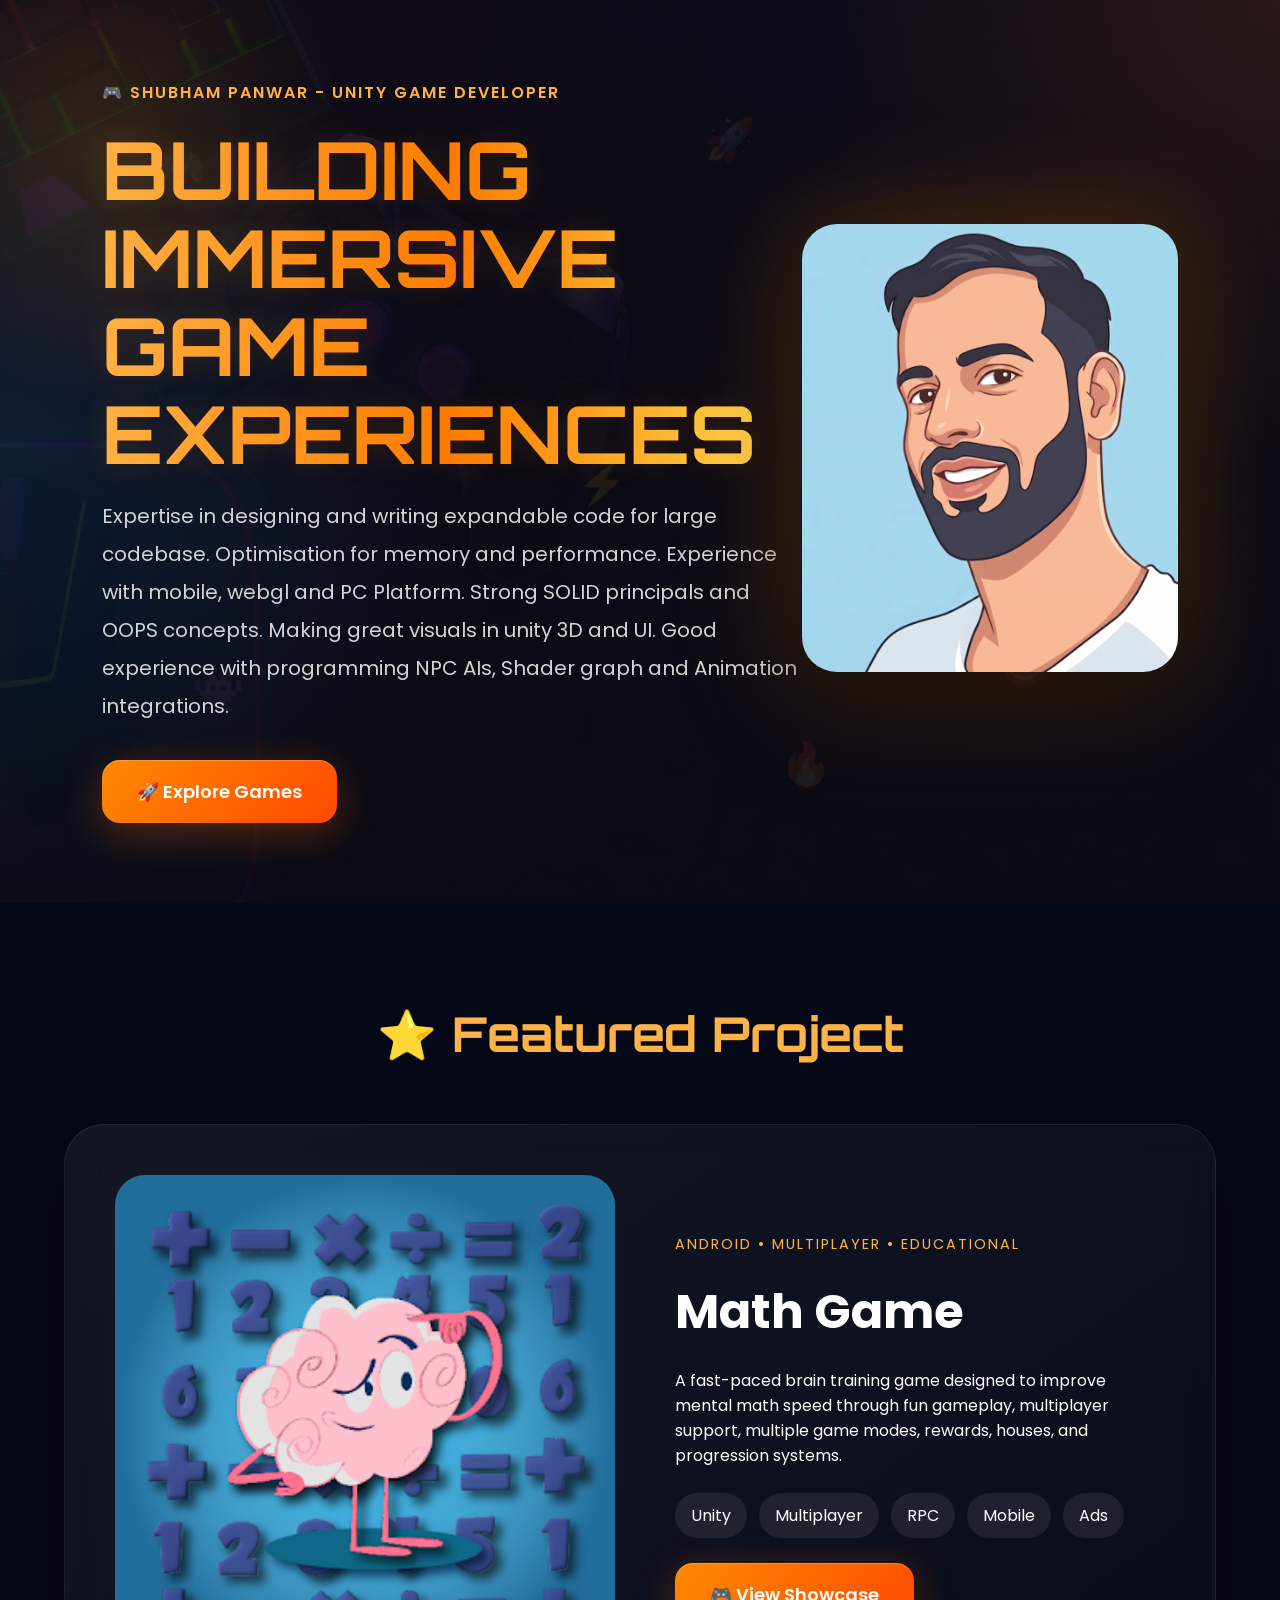
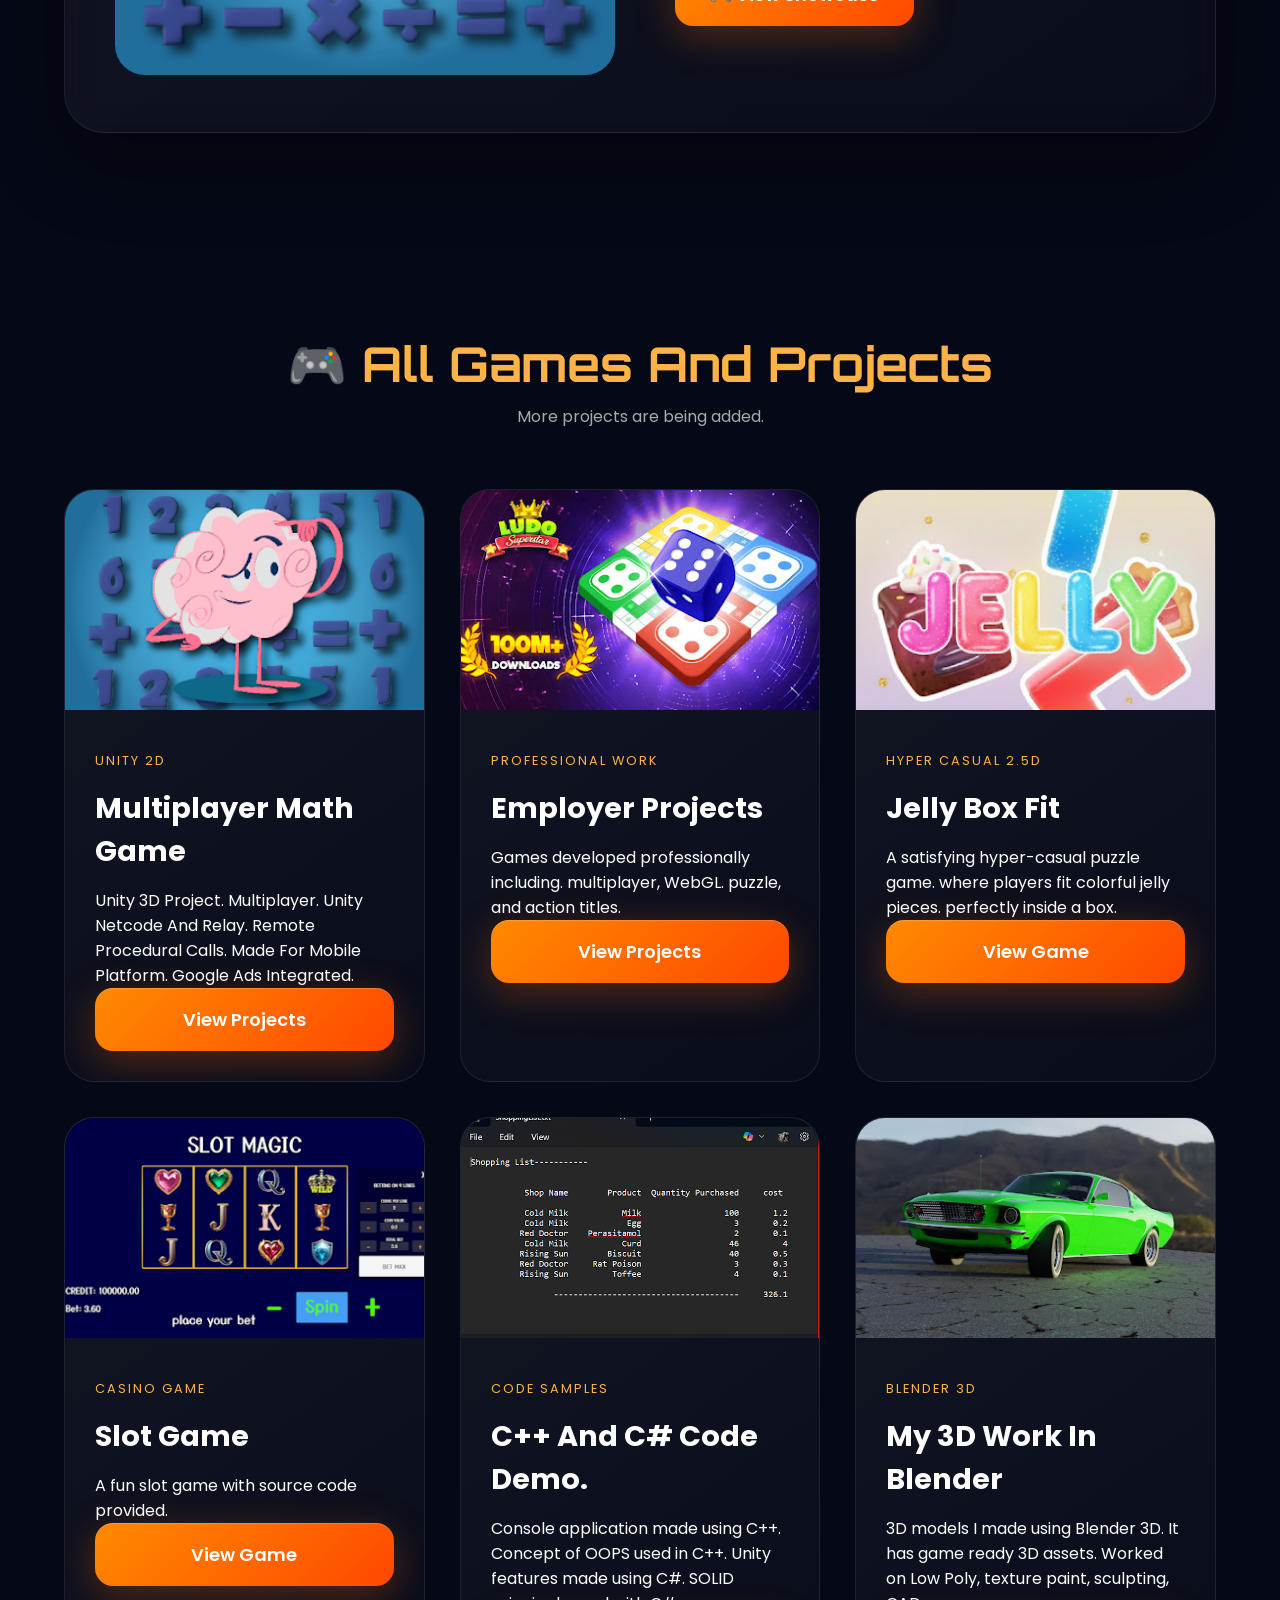
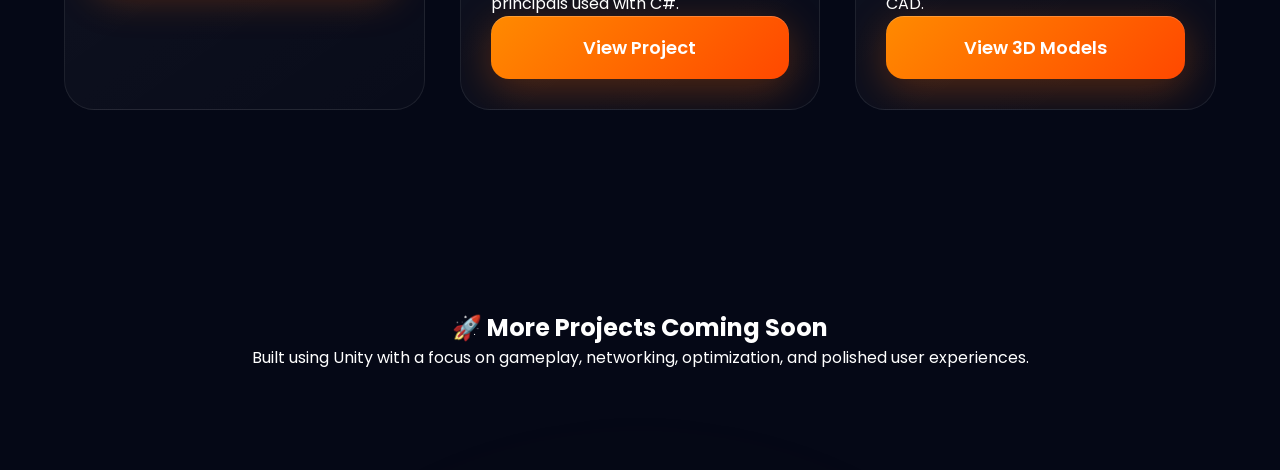
==== index.html @ 113c3c3c "3D showcase" ====
﻿<!DOCTYPE html>
<html lang="en">
<head>
    <meta charset="UTF-8">
    <meta name="viewport" content="width=device-width, initial-scale=1.0">
    <title>Shubham Panwar | Game Portfolio</title>

    <link rel="stylesheet" href="css/style.css">
</head>

<body class="landing-page">

    <!-- HERO -->

    <section class="hero">

        <!-- Background Banner -->
        <div class="hero-bg-overlay"></div>

        <div class="hero-bg-pattern">

            <span>🎮</span>
            <span>🕹️</span>
            <span>👾</span>
            <span>⚡</span>
            <span>🎯</span>
            <span>🔥</span>
            <span>🚀</span>

        </div>

        <div class="hero-content">

            <span class="tagline">
                🎮 SHUBHAM PANWAR - UNITY GAME DEVELOPER
            </span>

            <h1>
                BUILDING<br>
                IMMERSIVE<br>
                GAME EXPERIENCES
            </h1>

            <p>
                Expertise in designing and writing expandable code for large codebase.
                Optimisation for memory and performance.
                Experience with mobile, webgl and PC Platform.
                Strong SOLID principals and OOPS concepts.
                Making great visuals in unity 3D and UI.
                Good experience with programming NPC AIs, Shader graph and Animation integrations.
            </p>

            <div class="hero-buttons">

                <a href="#games" class="game-button">
                    🚀 Explore Games
                </a>

            </div>

        </div>


        <div class="hero-image">
            <img src="images/my_pic.png" alt="">
        </div>

    </section>


    <!-- FEATURED GAMES -->

    <section class="featured-game">

        <div class="section-title">
            <h2>⭐ Featured Project</h2>
        </div>

        <div class="featured-card">

            <div class="featured-image">
                <img src="images/math_promo.png" alt="">
            </div>

            <div class="featured-content">

                <span class="game-type">
                    ANDROID • MULTIPLAYER • EDUCATIONAL
                </span>

                <h2>Math Game</h2>

                <p>
                    A fast-paced brain training game designed
                    to improve mental math speed through
                    fun gameplay, multiplayer support,
                    multiple game modes, rewards,
                    houses, and progression systems.
                </p>

                <div class="feature-tags">
                    <span>Unity</span>
                    <span>Multiplayer</span>
                    <span>RPC</span>
                    <span>Mobile</span>
                    <span>Ads</span>
                </div>

                <a href="math-game.html" class="game-button">
                    🎮 View Showcase
                </a>

            </div>

        </div>

    </section>



    <!-- GAMES -->

    <section class="games-section" id="games">

        <div class="section-title">
            <h2>🎮 All Games And Projects</h2>
            <p>More projects are being added.</p>
        </div>


        <div class="games-grid">

            <!-- CARD 1 -->
            <div class="game-card">

                <div class="game-image">
                    <img src="images/math_promo.png">
                </div>

                <div class="game-info">

                    <span class="coming-soon">
                        UNITY 2D
                    </span>

                    <h3>Multiplayer Math Game</h3>

                    <p>
                        Unity 3D Project.
                        Multiplayer.
                        Unity Netcode And Relay.
                        Remote Procedural Calls.
                        Made For Mobile Platform.
                        Google Ads Integrated.
                    </p>

                    <a href="math-game.html"
                    class="game-button"
                    style="display:block;text-align:center;">
                        View Projects
                    </a>

                </div>

            </div>

            <!-- CARD 2 -->
            <div class="game-card">

                <div class="game-image">
                    <img src="images/ludo_promo.jpg">
                </div>

                <div class="game-info">

                    <span class="coming-soon">
                        PROFESSIONAL WORK
                    </span>

                    <h3>Employer Projects</h3>

                    <p>
                        Games developed professionally including.
                        multiplayer, WebGL.
                        puzzle, and action titles.
                    </p>

                    <a href="employer-games.html"
                    class="game-button"
                    style="display:block;text-align:center;">
                        View Projects
                    </a>

                </div>

            </div>


            <!-- CARD 3 -->
            <div class="game-card">

                <div class="game-image">
                    <img src="images/jelly_promo.jpg">
                </div>

                <div class="game-info">

                    <span class="coming-soon">
                        HYPER CASUAL 2.5D
                    </span>

                    <h3>Jelly Box Fit</h3>

                    <p>
                        A satisfying hyper-casual puzzle game.
                        where players fit colorful jelly pieces.
                        perfectly inside a box.
                    </p>

                    <a href="jelly-box-fit.html"
                    class="game-button"
                    style="display:block;text-align:center;">
                        View Game
                    </a>

                </div>

            </div>


            <!-- CARD 4 -->
            <div class="game-card">

                <div class="game-image">
                    <img src="images/slot_promo.png">
                </div>

                <div class="game-info">

                    <span class="coming-soon">
                        CASINO GAME
                    </span>

                    <h3>Slot Game</h3>

                    <p>
                        A fun slot game with source code provided.
                    </p>

                    <a href="slot-game.html"
                    class="game-button"
                    style="display:block;text-align:center;">
                        View Game
                    </a>

                </div>

            </div>

            <!-- CARD 5 -->
            <div class="game-card">

                <div class="game-image">
                    <img src="images/code.png">
                </div>

                <div class="game-info">

                    <span class="coming-soon">
                        CODE SAMPLES
                    </span>

                    <h3>C++ And C# Code Demo.</h3>

                    <p>
                        Console application made using C++.
                        Concept of OOPS used in C++.
                        Unity features made using C#.
                        SOLID principals used with C#.
                    </p>

                    <a href="slot-game.html"
                    class="game-button"
                    style="display:block;text-align:center;">
                        View Project
                    </a>

                </div>

            </div>

            <!-- CARD 6 -->
            <div class="game-card">

                <div class="game-image">
                    <img src="images/mustangCar.jpg">
                </div>

                <div class="game-info">

                    <span class="coming-soon">
                        BLENDER 3D
                    </span>

                    <h3>My 3D Work In Blender</h3>

                    <p>
                        3D models I made using Blender 3D.
                        It has game ready 3D assets.
                        Worked on Low Poly, texture paint, sculpting, CAD.
                    </p>

                    <a href="3d-models.html"
                    class="game-button"
                    style="display:block;text-align:center;">
                        View 3D Models
                    </a>

                </div>

            </div>

        </div>

    </section>


    <!-- FOOTER -->

    <footer class="portfolio-footer">

        <h2>🚀 More Projects Coming Soon</h2>

        <p>
            Built using Unity with a focus on gameplay,
            networking, optimization, and polished user experiences.
        </p>

    </footer>

</body>
</html>
---- css/style.css ----
@import url('https://fonts.googleapis.com/css2?family=Orbitron:wght@500;700;800&family=Poppins:wght@300;400;500;600&display=swap');

*{
    margin:0;
    padding:0;
    box-sizing:border-box;
}

html{
    scroll-behavior:smooth;
}

body{
    font-family:'Poppins', sans-serif;
    background:#050816;
    color:#fff;
    overflow-x:hidden;
    position:relative;
}

/* ========= BACKGROUND ========= */

body::before{
    content:'';
    position:fixed;
    inset:0;
    background:
    radial-gradient(circle at top left, rgba(255,140,0,.15), transparent 25%),
    radial-gradient(circle at bottom right, rgba(0,255,180,.12), transparent 30%),
    radial-gradient(circle at center, rgba(255,80,0,.08), transparent 40%),
    linear-gradient(180deg,#04050d,#081120,#04050d);
    z-index:-2;
}

/* animated glowing orbs */

body::after{
    content:'';
    position:fixed;
    width:100%;
    height:100%;
    background:
    radial-gradient(circle, rgba(255,170,0,.12) 0%, transparent 55%),
    radial-gradient(circle, rgba(0,255,180,.08) 0%, transparent 50%);
    filter:blur(80px);
    animation:ambientMove 12s ease infinite alternate;
    z-index:-1;
}

@keyframes ambientMove{
    0%{
        transform:translate(-10%, -10%);
    }

    100%{
        transform:translate(10%, 10%);
    }
}

/* ========= HERO ========= */

.hero{
    min-height:100vh;
    display:flex;
    justify-content:space-between;
    align-items:center;
    padding:100px 10%;
    position:relative;
}

.hero::before{
    content:'';
    position:absolute;
    width:500px;
    height:500px;
    background:radial-gradient(circle,
    rgba(255,153,0,.15), transparent 70%);
    left:-150px;
    top:-100px;
}

.hero-content{
    max-width:650px;
    z-index:2;
}

.hero h1{
    font-family:'Orbitron', sans-serif;
    font-size:5rem;
    line-height:1.1;
    margin-bottom:20px;
    background:linear-gradient(
    90deg,
    #ffb347,
    #ff7b00,
    #ffe259
    );

    -webkit-background-clip:text;
    -webkit-text-fill-color:transparent;

    text-shadow:
    0 0 30px rgba(255,140,0,.3);
}

.hero p{
    font-size:1.25rem;
    line-height:1.9;
    color:#d4d4d4;
    margin-bottom:35px;
}

/* ========= BUTTON ========= */

.game-button,
.main-btn{
    display:inline-flex;
    align-items:center;
    gap:12px;
    text-decoration:none;
    color:white;
    font-weight:600;
    font-size:18px;
    padding:18px 35px;
    border-radius:18px;

    background:
    linear-gradient(
    135deg,
    #ff8a00,
    #ff4800
    );

    box-shadow:
    0 10px 40px rgba(255,102,0,.3),
    inset 0 1px 0 rgba(255,255,255,.2);

    transition:.35s ease;
}

.game-button:hover,
.main-btn:hover{
    transform:translateY(-5px) scale(1.04);
    box-shadow:
    0 20px 50px rgba(255,120,0,.5);
}

/* ========= HERO IMAGE ========= */

.hero-image{
    position:relative;
}

.hero-image img{
    width:520px;
    max-width:100%;
    border-radius:35px;

    filter:
    drop-shadow(0 0 50px rgba(255,140,0,.3));

    animation:floatHero 5s ease-in-out infinite;
}

@keyframes floatHero{
    0%{
        transform:translateY(0px);
    }

    50%{
        transform:translateY(-18px);
    }

    100%{
        transform:translateY(0px);
    }
}

/* ========= TOP BAR ========= */

.top-bar{
    display:flex;
    justify-content:space-between;
    align-items:center;
    padding:35px 8%;
    position:sticky;
    top:0;
    z-index:999;

    backdrop-filter:blur(20px);

    background:
    rgba(10,15,25,.55);

    border-bottom:
    1px solid rgba(255,255,255,.08);
}

.top-bar h1{
    font-family:'Orbitron';
    color:#ffb347;
    letter-spacing:2px;
}

/* ========= PROMO ========= */

.banner-section{
    display:flex;
    justify-content:center;
    padding:40px 8%;
}

.promo-img{
    width:100%;
    max-width:1300px;
    border-radius:35px;

    border:
    1px solid rgba(255,255,255,.08);

    box-shadow:
    0 30px 80px rgba(255,140,0,.15);

    transition:.4s ease;
}

.promo-img:hover{
    transform:translateY(-6px);
}

/* ========= INTRO ========= */

.intro{
    text-align:center;
    padding:80px 10%;
}

.intro h2{
    font-family:'Orbitron';
    font-size:3rem;
    color:#ffb347;
    margin-bottom:20px;
}

.intro p{
    max-width:900px;
    margin:auto;
    font-size:1.15rem;
    line-height:2;
    color:#c9c9c9;
}

/* ========= FEATURE CARDS ========= */

.content-wrapper{
    width:90%;
    max-width:1400px;
    margin:auto;
}

.feature-card{
    display:flex;
    align-items:center;
    gap:60px;
    margin:100px 0;
    padding:45px;

    border-radius:35px;

    background:
    linear-gradient(
    145deg,
    rgba(255,255,255,.06),
    rgba(255,255,255,.02)
    );

    border:
    1px solid rgba(255,255,255,.08);

    backdrop-filter:blur(20px);

    box-shadow:
    0 20px 50px rgba(0,0,0,.25);

    transition:.4s ease;
}

.feature-card:hover{
    transform:translateY(-8px);
}

.reverse{
    flex-direction:row-reverse;
}

.feature-card img{
    width:420px;
    max-width:100%;
    border-radius:25px;

    border:
    2px solid rgba(255,255,255,.08);

    box-shadow:
    0 20px 50px rgba(255,140,0,.2);

    transition:.35s ease;
}

.feature-card img:hover{
    transform:scale(1.03);
}

.text{
    flex:1;
}

.text h2{
    font-family:'Orbitron';
    font-size:2.4rem;
    margin-bottom:20px;
    color:#ffb347;
}

.text p{
    font-size:1.1rem;
    line-height:2;
    color:#d2d2d2;
}

/* ========= GALLERY ========= */

.gallery-grid{
    display:grid;
    grid-template-columns:
    repeat(auto-fit,minmax(300px,1fr));

    gap:30px;
    margin-top:80px;
}

.gallery-grid img{
    width:100%;
    border-radius:24px;
    overflow:hidden;

    border:
    1px solid rgba(255,255,255,.08);

    box-shadow:
    0 15px 40px rgba(255,140,0,.15);

    transition:.35s ease;
}

.gallery-grid img:hover{
    transform:
    translateY(-10px)
    scale(1.02);

    box-shadow:
    0 30px 60px rgba(255,140,0,.25);
}

/* ========= FOOTER ========= */

footer{
    text-align:center;
    padding:100px 20px;
}

/* ========= MOBILE ========= */

@media(max-width:950px){

    .hero{
        flex-direction:column;
        text-align:center;
        padding-top:80px;
    }

    .hero h1{
        font-size:3.2rem;
    }

    .feature-card,
    .reverse{
        flex-direction:column;
    }

    .top-bar{
        flex-direction:column;
        gap:20px;
    }

    .text h2{
        font-size:2rem;
    }
}

/* ===== INDEX PAGE EXTRA ===== */

.tagline{
    display:inline-block;
    margin-bottom:20px;
    color:#ffb347;
    letter-spacing:2px;
    font-weight:600;
}

.hero-buttons{
    display:flex;
    gap:20px;
}

.section-title{
    text-align:center;
    margin-bottom:60px;
}

.section-title h2{
    font-family:'Orbitron';
    font-size:3rem;
    color:#ffb347;
    margin-bottom:10px;
}

.section-title p{
    color:#aaa;
}

/* FEATURED */

.featured-game{
    width:90%;
    max-width:1400px;
    margin:100px auto;
}

.featured-card{
    display:flex;
    gap:60px;
    align-items:center;

    background:
    linear-gradient(
        145deg,
        rgba(255,255,255,.06),
        rgba(255,255,255,.02)
    );

    border-radius:40px;
    padding:50px;

    border:
    1px solid rgba(255,255,255,.08);

    backdrop-filter:blur(20px);

    box-shadow:
    0 30px 80px rgba(0,0,0,.3);
}

.featured-image img{
    width:500px;
    border-radius:30px;
}

.featured-content{
    flex:1;
}

.game-type{
    color:#ffb347;
    letter-spacing:2px;
    font-size:.9rem;
}

.featured-content h2{
    font-size:3rem;
    margin:20px 0;
}

.feature-tags{
    display:flex;
    flex-wrap:wrap;
    gap:12px;
    margin:25px 0;
}

.feature-tags span{
    padding:10px 16px;
    border-radius:999px;
    background:rgba(255,255,255,.08);
}

/* GRID */

.games-section{
    width:90%;
    max-width:1400px;
    margin:auto;
    padding:100px 0;
}

.games-grid{
    display:grid;
    grid-template-columns:
    repeat(auto-fit,minmax(320px,1fr));
    gap:35px;
}

.game-card{
    background:
    linear-gradient(
        145deg,
        rgba(255,255,255,.06),
        rgba(255,255,255,.02)
    );

    border-radius:30px;
    overflow:hidden;

    border:
    1px solid rgba(255,255,255,.08);

    transition:.35s ease;
}

.game-card:hover{
    transform:translateY(-12px);
}

.game-image img{
    width:100%;
    height:220px;
    object-fit:cover;
}

.game-info{
    padding:30px;
}

.coming-soon{
    color:#ffb347;
    font-size:.8rem;
    letter-spacing:2px;
}

.game-info h3{
    font-size:1.8rem;
    margin:15px 0;
}

.disabled-btn{
    width:100%;
    border:none;
    padding:15px;
    border-radius:16px;
    background:#222;
    color:#aaa;
    margin-top:20px;
}

.portfolio-footer{
    text-align:center;
    padding:100px 20px;
}

@media(max-width:950px){

    .featured-card{
        flex-direction:column;
    }

    .featured-image img{
        width:100%;
    }
}

/* ===== INLINE GAME IMAGES ===== */

.inline-game-image{
    width:100%;
    max-width:900px;
    display:block;

    margin:
    30px auto 40px auto;

    border-radius:28px;

    border:
    2px solid rgba(255,255,255,.08);

    box-shadow:
    0 25px 70px rgba(0,0,0,.35);

    transition:.35s ease;
}

.inline-game-image:hover{
    transform:
    scale(1.02);

    box-shadow:
    0 35px 90px rgba(255,140,0,.25);
}

/* ===================== */
/* PIZZA SINGLE PANEL */
/* ===================== */

.pizza-showcase{
    display:block !important;
    padding:60px;
}

.pizza-header{
    display:flex;
    gap:50px;
    align-items:center;
    margin-bottom:50px;
}

.pizza-header-text{
    flex:1;
}

.content-block{
    margin-top:60px;
}

.content-block h3{
    font-size:2rem;
    margin-bottom:25px;
}

.hero-game-image{
    width:450px;
    border-radius:30px;

    box-shadow:
    0 30px 80px rgba(0,0,0,.35);
}

.inline-showcase-image{
    width:100%;
    border-radius:28px;

    margin:30px 0;

    border:
    2px solid rgba(255,255,255,.08);

    box-shadow:
    0 20px 60px rgba(0,0,0,.35);

    transition:.35s ease;
}

.inline-showcase-image:hover{
    transform:scale(1.015);
}

.project-meta{
    display:flex;
    flex-wrap:wrap;
    gap:15px;
    margin:25px 0;
}

.project-meta span{
    background:rgba(255,255,255,.07);
    padding:12px 18px;
    border-radius:14px;
}

.button-row{
    display:flex;
    gap:15px;
    flex-wrap:wrap;
    margin:30px 0;
}

.note-text{
    opacity:.75;
}

.responsibility-grid{
    display:grid;
    grid-template-columns:1fr 1fr;
    gap:18px;
}

.responsibility-grid div{
    background:rgba(255,255,255,.05);
    padding:20px;
    border-radius:20px;
}

.custom-list{
    padding-left:22px;
}

.custom-list li{
    margin-bottom:12px;
    line-height:1.8;
}

.secondary-btn{
    background:#2d2d2d;
}

@media(max-width:950px){

    .pizza-header{
        flex-direction:column;
    }

    .hero-game-image{
        width:100%;
    }

    .responsibility-grid{
        grid-template-columns:1fr;
    }

    .pizza-showcase{
        padding:30px;
    }
}

/* ========================= */
/* HERO GAMING BACKGROUND */
/* ========================= */

.hero{
    position:relative;
    overflow:hidden;

    background:
    linear-gradient(
        rgba(10,10,20,.92),
        rgba(10,10,20,.96)
    ),
    url("../images/gaming-banner.png");

    background-size:cover;
    background-position:center;

    min-height:100vh;

    display:flex;
    align-items:center;
    justify-content:space-between;

    padding:80px 8%;

    isolation:isolate;
}


/* dark overlay */

.hero-bg-overlay{
    position:absolute;
    inset:0;

    background:
    radial-gradient(
        circle at top right,
        rgba(255,120,0,.12),
        transparent 30%
    ),
    radial-gradient(
        circle at left,
        rgba(0,150,255,.12),
        transparent 35%
    );

    z-index:-1;
}


/* floating gaming icons */

.hero-bg-pattern{
    position:absolute;
    inset:0;
    pointer-events:none;
    overflow:hidden;
}

.hero-bg-pattern span{
    position:absolute;
    font-size:42px;
    opacity:.08;

    animation:
    floatGaming 12s infinite ease-in-out;
}

.hero-bg-pattern span:nth-child(1){
    top:15%;
    left:12%;
}

.hero-bg-pattern span:nth-child(2){
    top:25%;
    right:10%;
}

.hero-bg-pattern span:nth-child(3){
    bottom:20%;
    left:15%;
}

.hero-bg-pattern span:nth-child(4){
    top:50%;
    left:45%;
}

.hero-bg-pattern span:nth-child(5){
    top:70%;
    right:18%;
}

.hero-bg-pattern span:nth-child(6){
    bottom:12%;
    right:35%;
}

.hero-bg-pattern span:nth-child(7){
    top:12%;
    left:55%;
}

@keyframes floatGaming{

    0%{
        transform:
        translateY(0px);
    }

    50%{
        transform:
        translateY(-20px);
    }

    100%{
        transform:
        translateY(0px);
    }
}


/* improve hero text readability */

.hero-content{
    position:relative;
    z-index:2;
    max-width:700px;
}

.hero h1{
    text-shadow:
    0 0 30px rgba(255,140,0,.15);
}

.hero-image{
    position:relative;
    z-index:2;
}

.hero-image img{
    width:430px;
    border-radius:35px;

    box-shadow:
    0 25px 80px rgba(0,0,0,.5);
}


/* mobile */

@media(max-width:950px){

    .hero{
        flex-direction:column;
        text-align:center;
        gap:40px;
        min-height:auto;
        padding:60px 20px;
    }

    .hero-image img{
        width:100%;
        max-width:380px;
    }
}

/* ===================== */
/* BLENDER SHOWCASE */
/* ===================== */

.blender-showcase{
    display:block !important;
    padding:55px;
    text-align:center;
}

.blender-showcase .text{
    display:flex;
    flex-direction:column;
    align-items:center;
}

.blender-showcase h2{
    font-size:2.2rem;
    margin-bottom:35px;
}

.blender-showcase h3{
    margin-top:40px;
    margin-bottom:20px;
    font-size:1.4rem;
}

.model-image{
    width:100%;
    max-width:1000px;
    display:block;

    margin:0 auto 35px auto;

    border-radius:28px;

    border:
    2px solid rgba(255,255,255,.08);

    box-shadow:
    0 20px 60px rgba(0,0,0,.35);

    transition:.35s ease;
}

.model-image:hover{
    transform:scale(1.01);

    box-shadow:
    0 30px 80px rgba(255,140,0,.18);
}
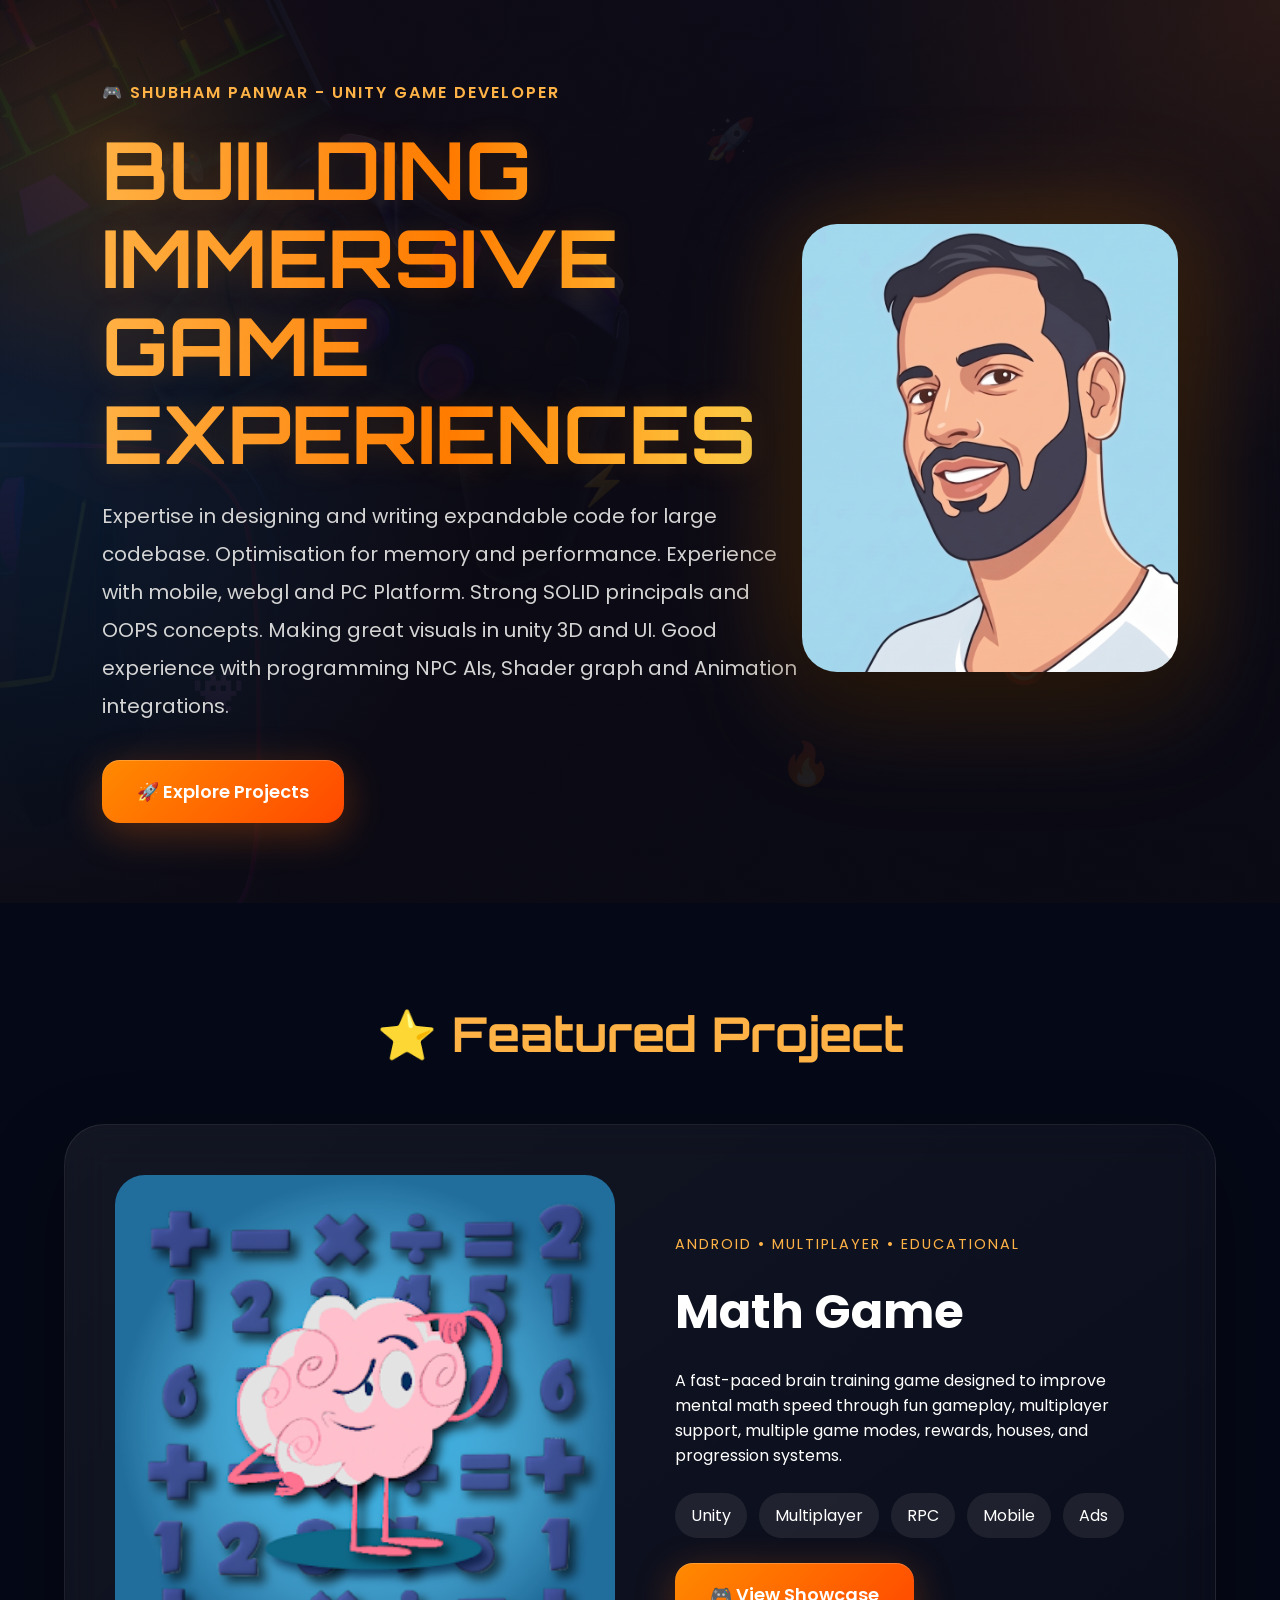
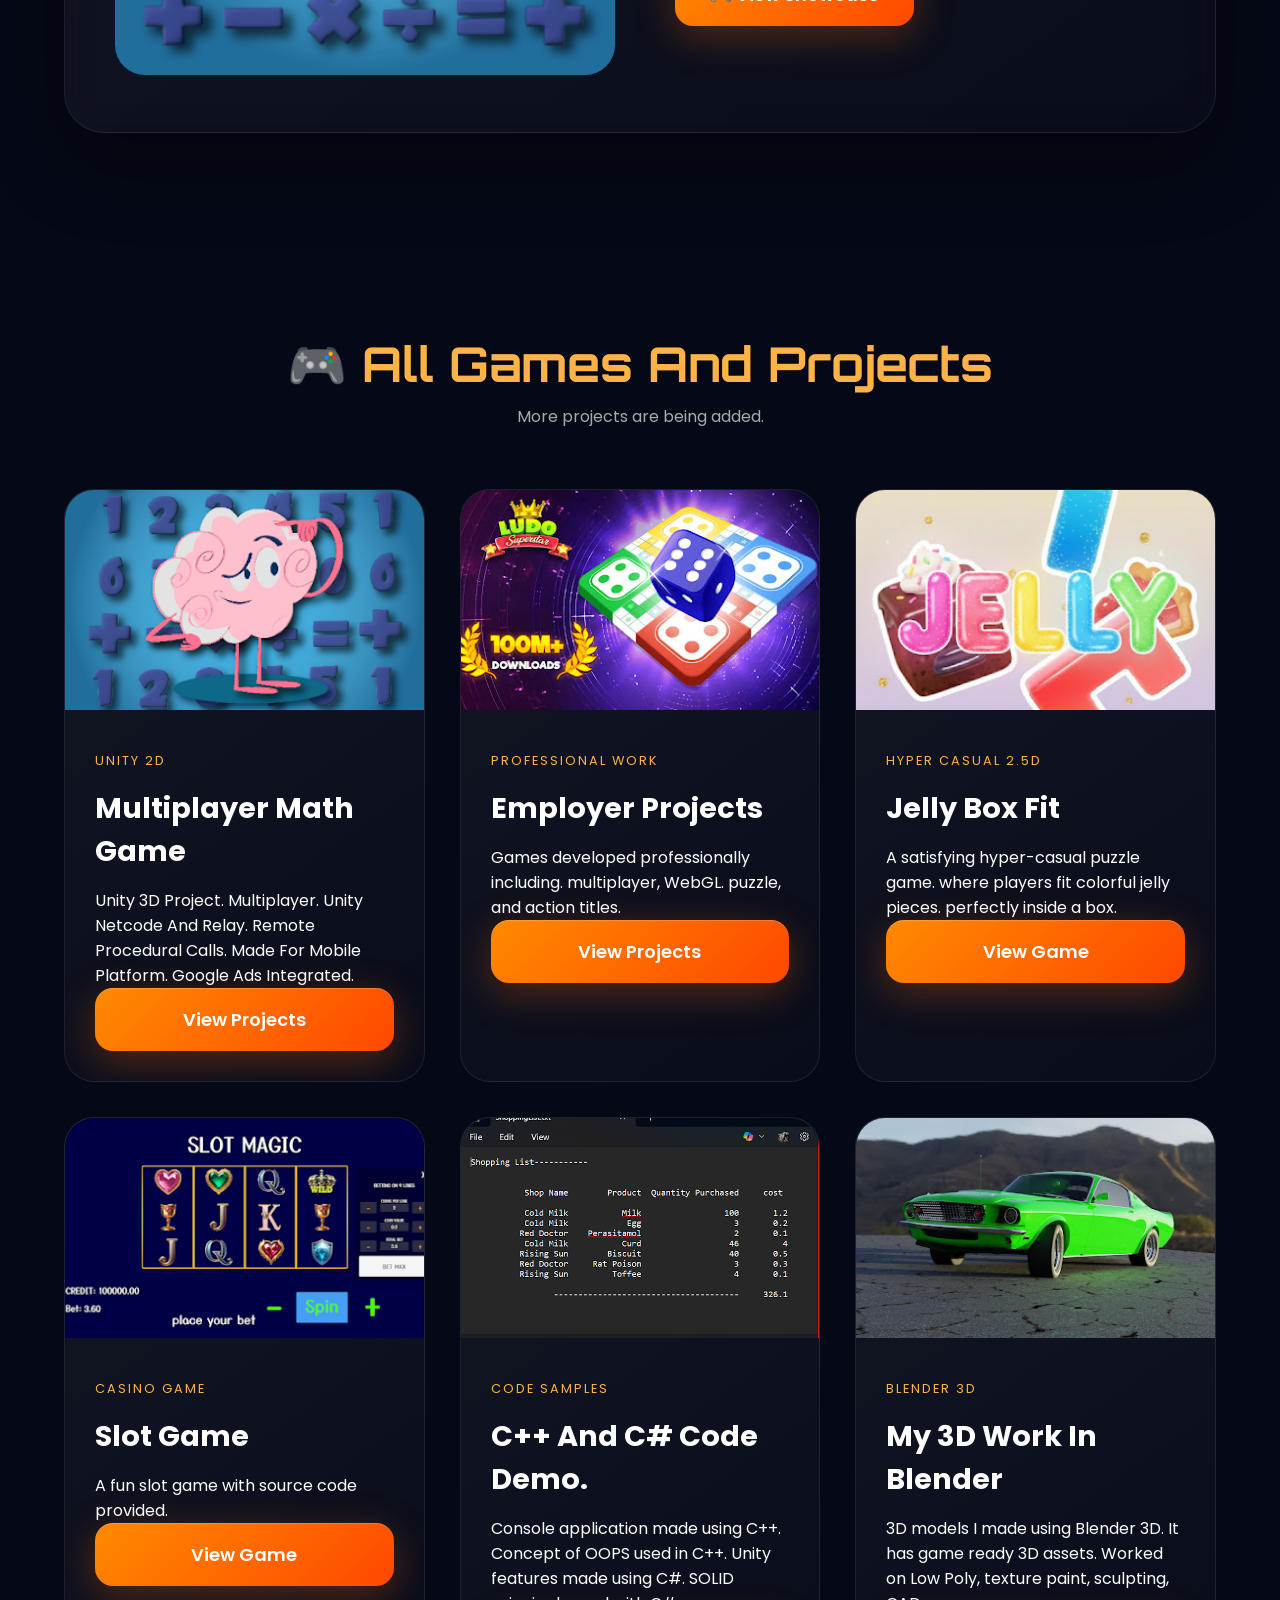
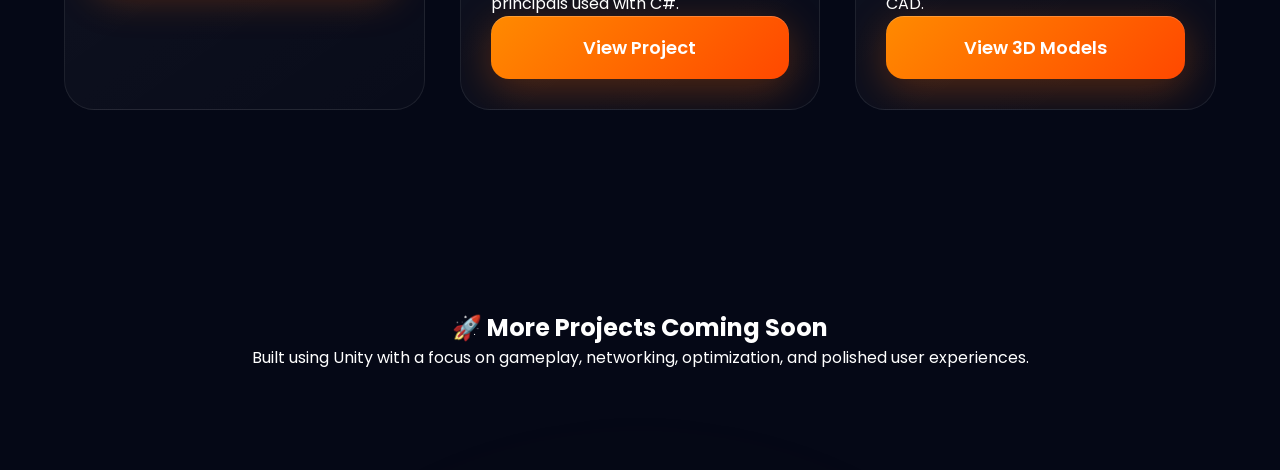
==== commit 145ff6ee: "Update index.html" ====
--- a/index.html
+++ b/index.html
@@ -53,7 +53,7 @@
             <div class="hero-buttons">
 
                 <a href="#games" class="game-button">
-                    🚀 Explore Games
+                    🚀 Explore Projects
                 </a>
 
             </div>
@@ -247,7 +247,7 @@
                         A fun slot game with source code provided.
                     </p>
 
-                    <a href="slot-game.html"
+                    <a href="slot-machine.html"
                     class="game-button"
                     style="display:block;text-align:center;">
                         View Game
@@ -279,7 +279,7 @@
                         SOLID principals used with C#.
                     </p>
 
-                    <a href="slot-game.html"
+                    <a href="sample-code.html"
                     class="game-button"
                     style="display:block;text-align:center;">
                         View Project
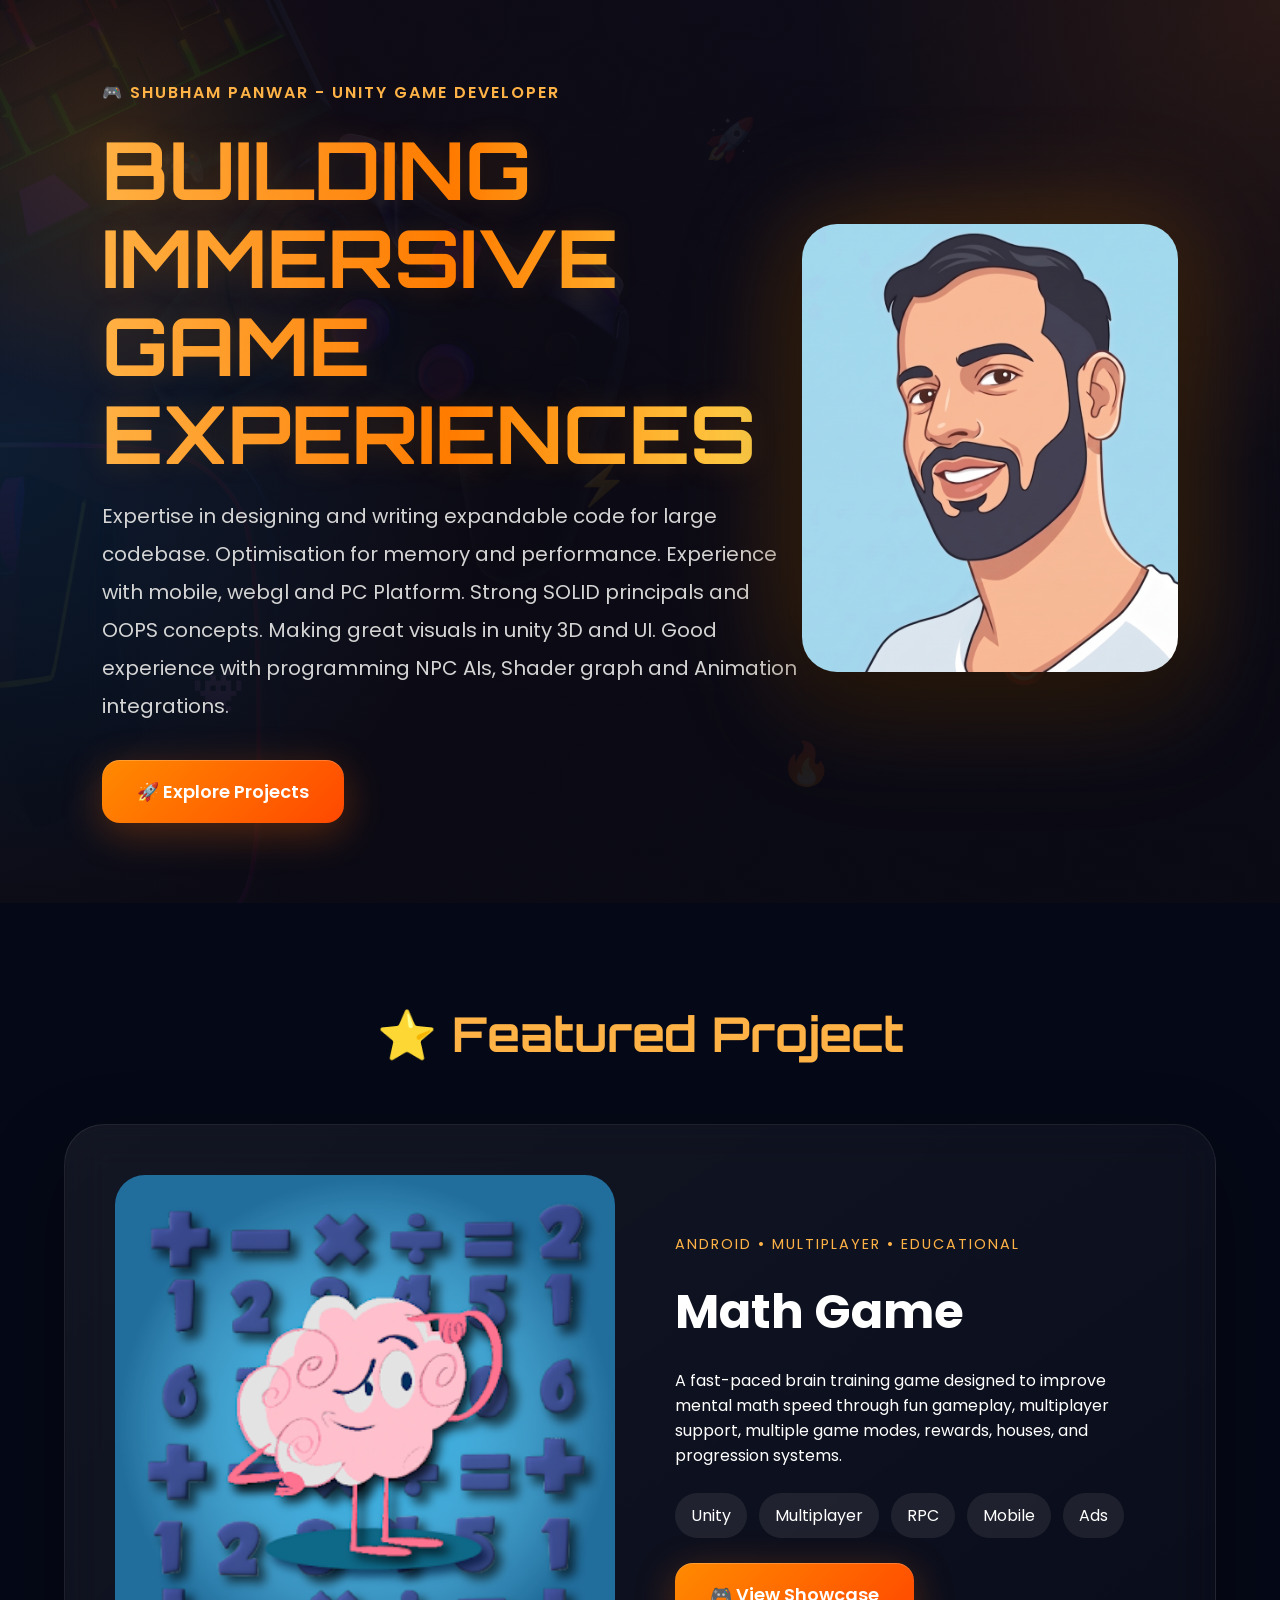
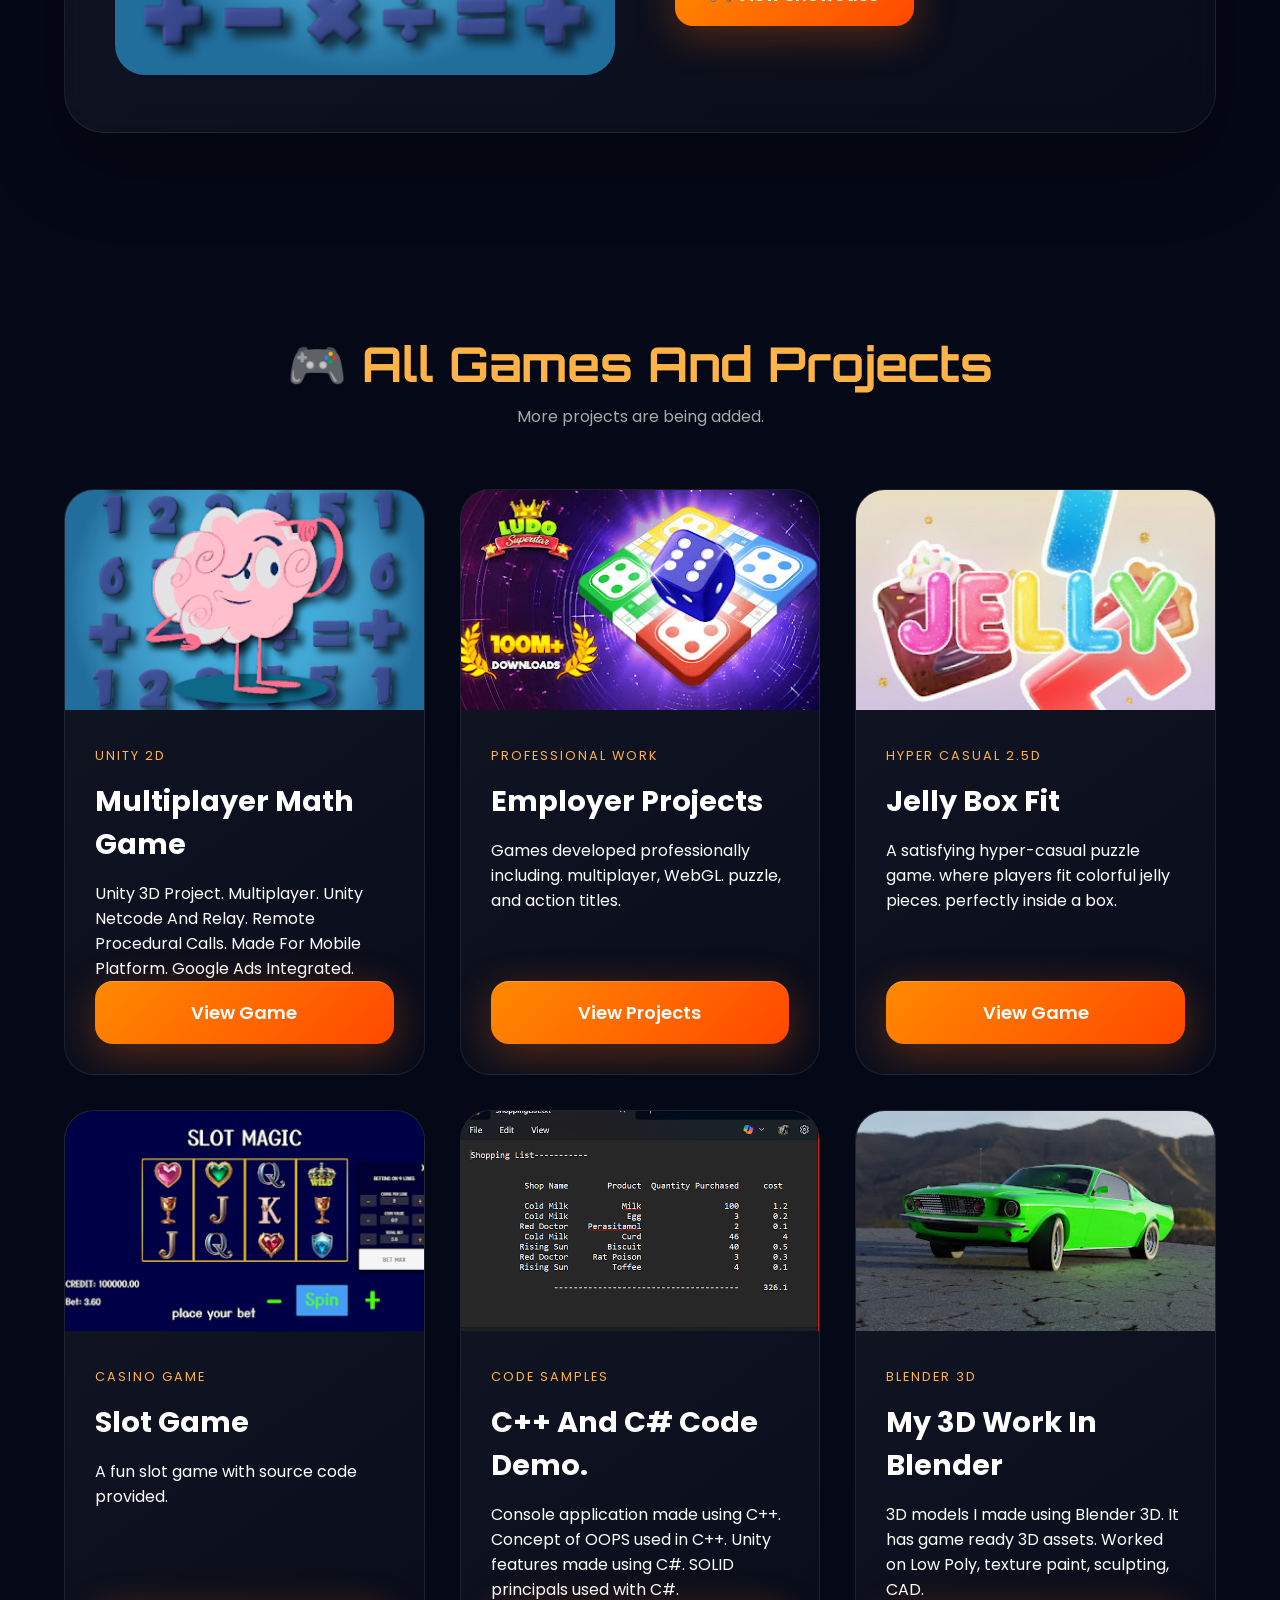
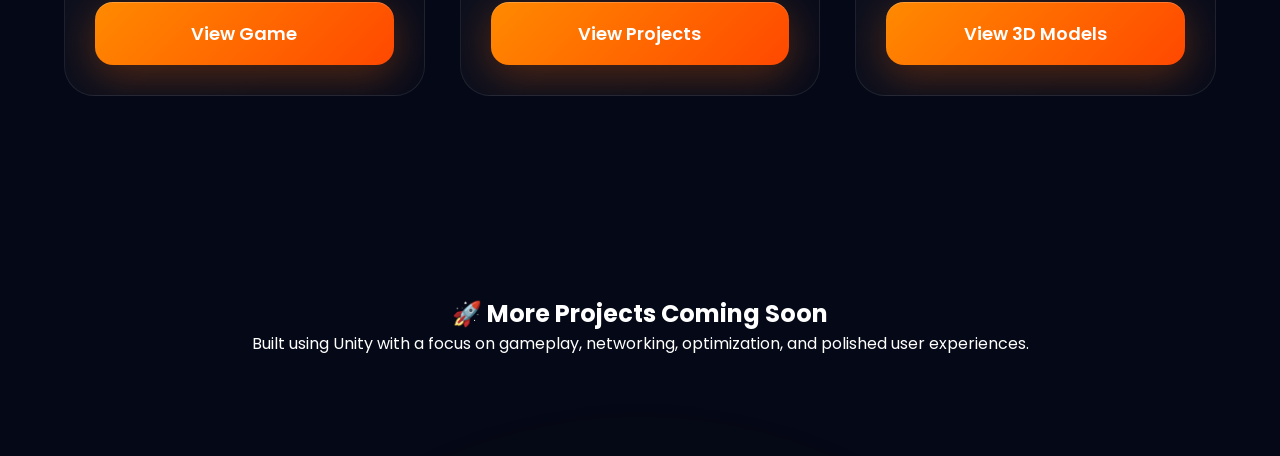
==== commit c42c32ce: "main fixed" ====
--- a/index.html
+++ b/index.html
@@ -157,7 +157,7 @@
                     <a href="math-game.html"
                     class="game-button"
                     style="display:block;text-align:center;">
-                        View Projects
+                        View Game
                     </a>
 
                 </div>
@@ -282,7 +282,7 @@
                     <a href="sample-code.html"
                     class="game-button"
                     style="display:block;text-align:center;">
-                        View Project
+                        View Projects
                     </a>
 
                 </div>
--- a/css/style.css
+++ b/css/style.css
@@ -510,46 +510,53 @@
     gap:35px;
 }
 
-.game-card{
-    background:
-    linear-gradient(
+.game-card {
+    background: linear-gradient(
         145deg,
         rgba(255,255,255,.06),
         rgba(255,255,255,.02)
     );
 
-    border-radius:30px;
-    overflow:hidden;
-
-    border:
-    1px solid rgba(255,255,255,.08);
-
-    transition:.35s ease;
-}
-
-.game-card:hover{
-    transform:translateY(-12px);
-}
-
-.game-image img{
-    width:100%;
-    height:220px;
-    object-fit:cover;
-}
-
-.game-info{
-    padding:30px;
-}
-
-.coming-soon{
-    color:#ffb347;
-    font-size:.8rem;
-    letter-spacing:2px;
-}
-
-.game-info h3{
-    font-size:1.8rem;
-    margin:15px 0;
+    border-radius: 30px;
+    overflow: hidden;
+    border: 1px solid rgba(255,255,255,.08);
+    transition: .35s ease;
+
+    display: flex;
+    flex-direction: column;
+}
+
+.game-card:hover {
+    transform: translateY(-12px);
+}
+
+.game-image img {
+    width: 100%;
+    height: 220px;
+    object-fit: cover;
+}
+
+.game-info {
+    padding: 30px;
+
+    display: flex;
+    flex-direction: column;
+    flex-grow: 1;
+}
+
+.game-info .game-button {
+    margin-top: auto;
+}
+
+.coming-soon {
+    color: #ffb347;
+    font-size: .8rem;
+    letter-spacing: 2px;
+}
+
+.game-info h3 {
+    font-size: 1.8rem;
+    margin: 15px 0;
 }
 
 .disabled-btn{
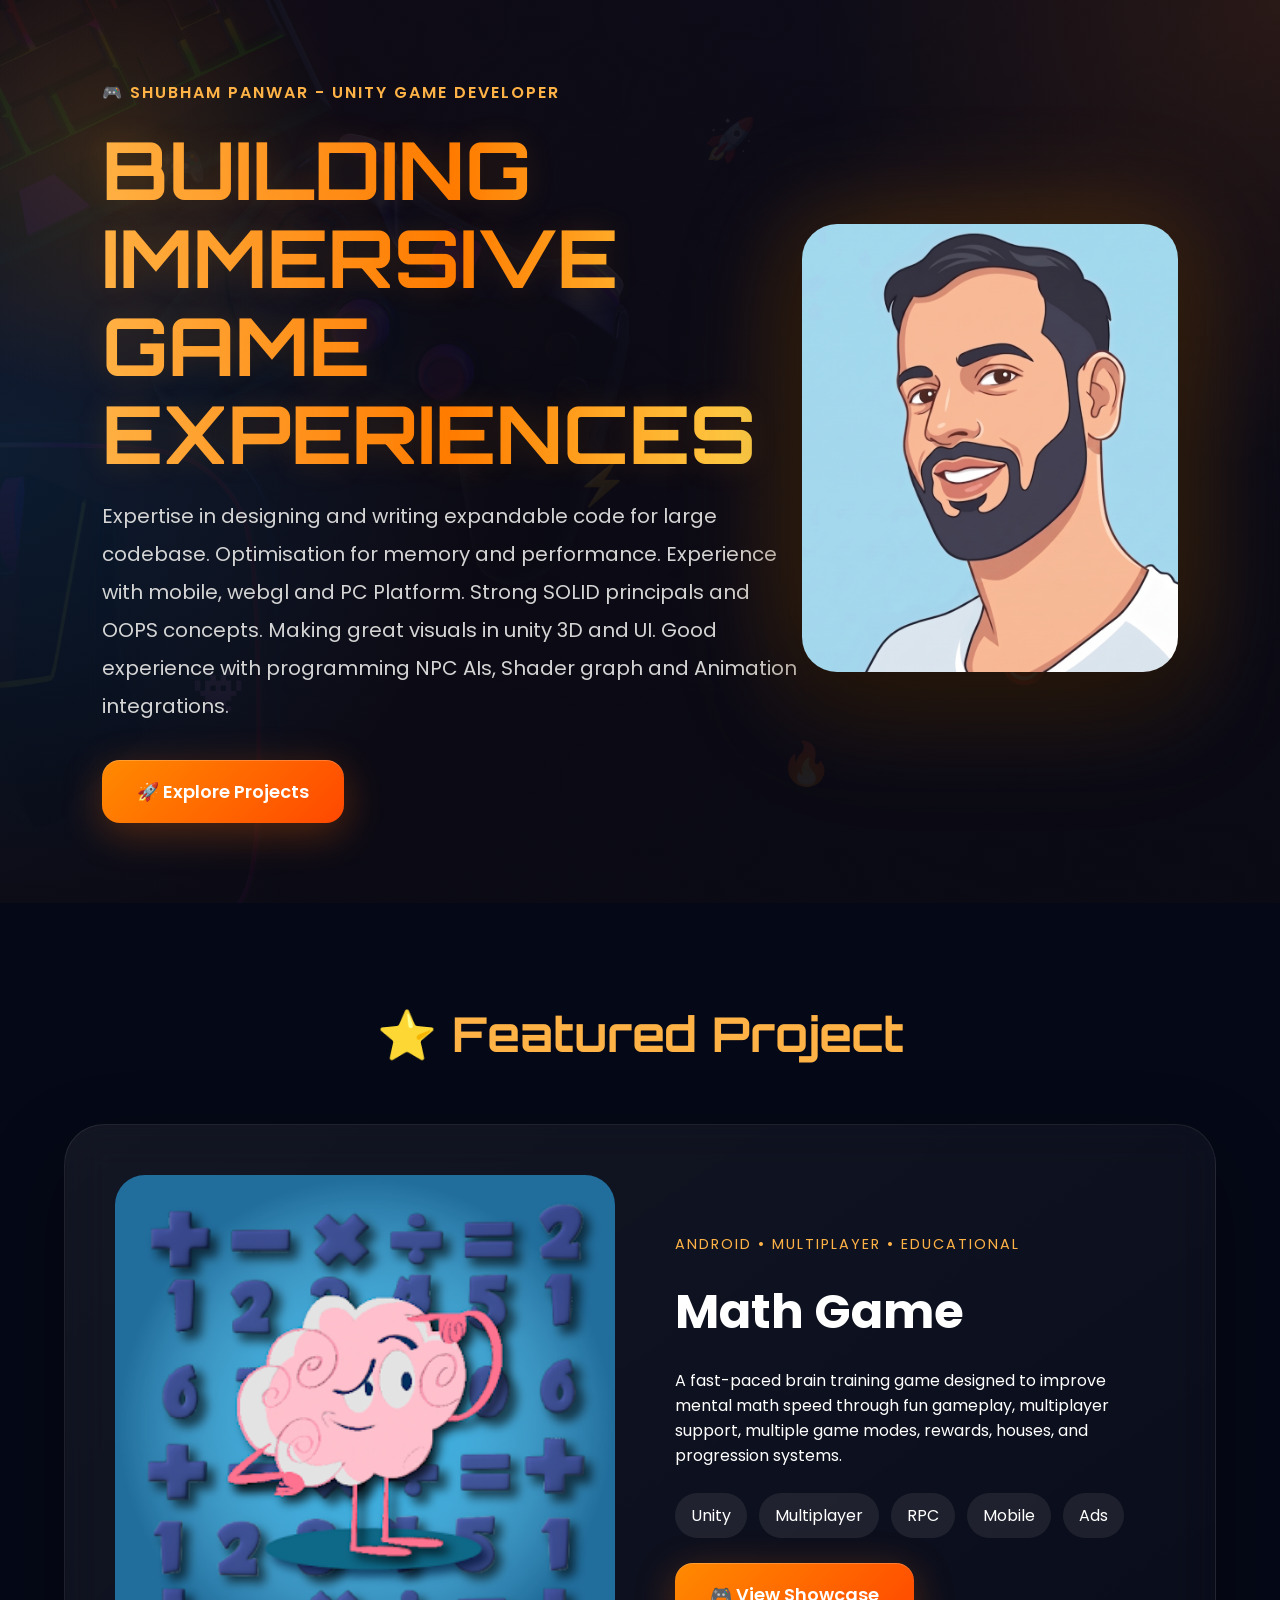
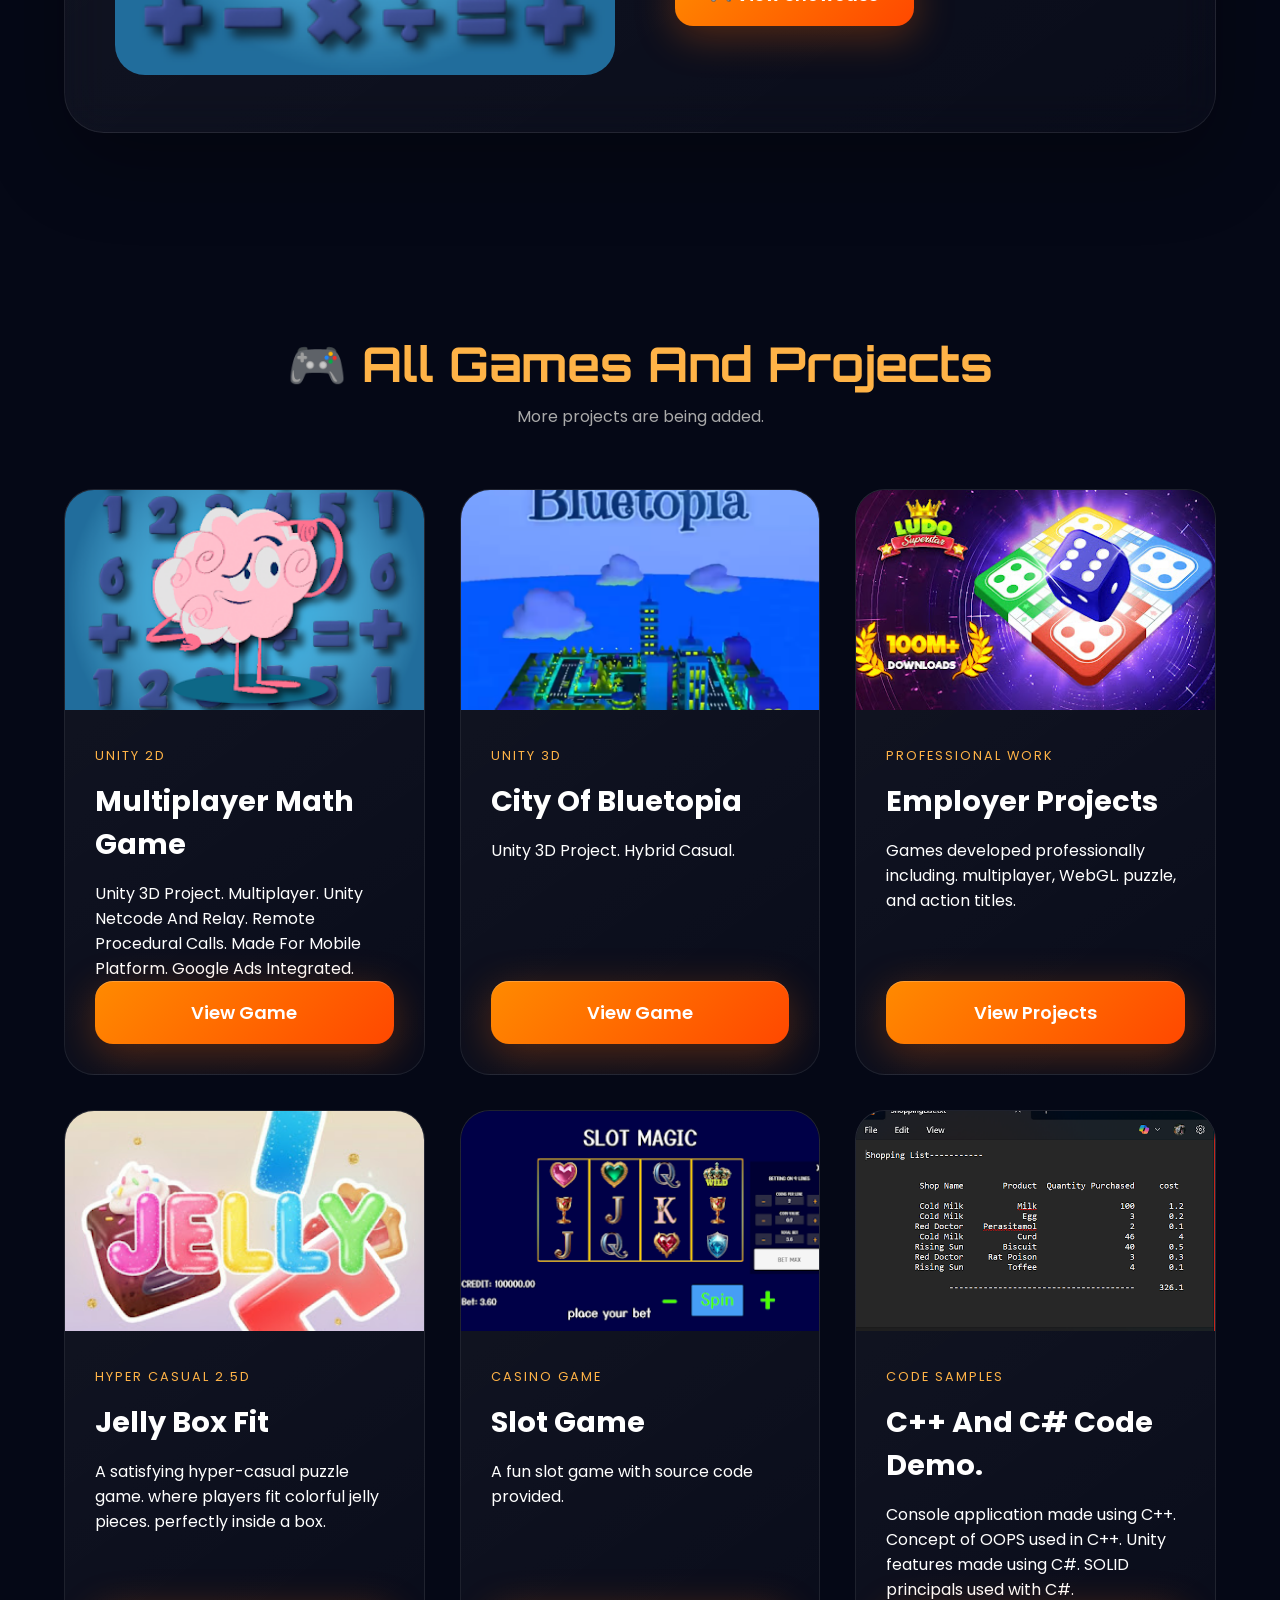
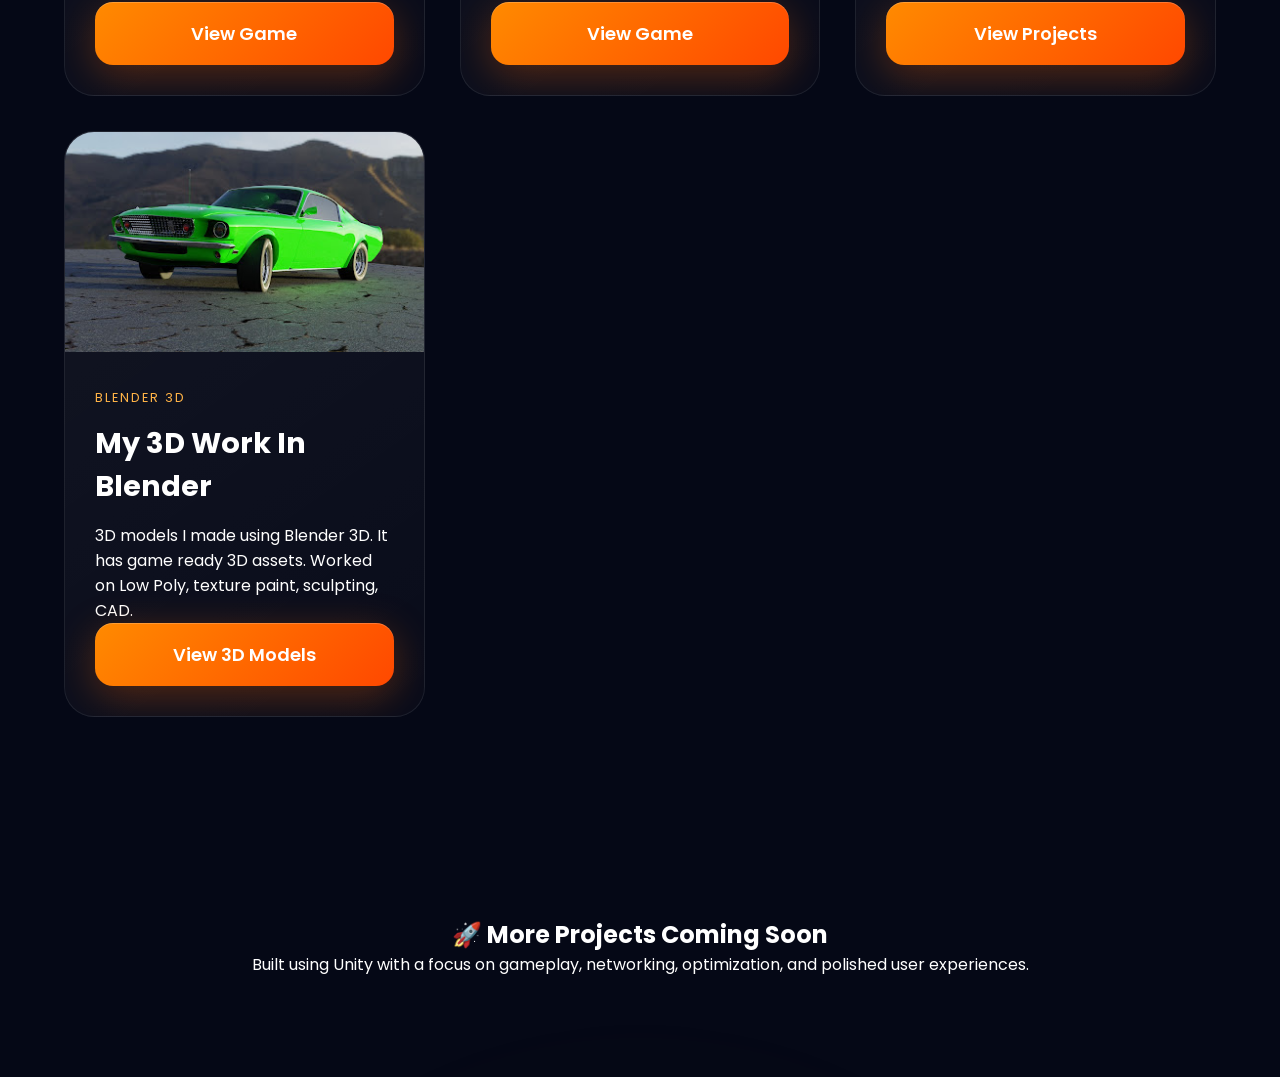
==== commit 5b78dfa2: "bluetopia added" ====
--- a/index.html
+++ b/index.html
@@ -168,6 +168,36 @@
             <div class="game-card">
 
                 <div class="game-image">
+                    <img src="images/bluetopia_1.png">
+                </div>
+
+                <div class="game-info">
+
+                    <span class="coming-soon">
+                        UNITY 3D
+                    </span>
+
+                    <h3>City Of Bluetopia</h3>
+
+                    <p>
+                        Unity 3D Project.
+                        Hybrid Casual.
+                    </p>
+
+                    <a href="bluetopia.html"
+                    class="game-button"
+                    style="display:block;text-align:center;">
+                        View Game
+                    </a>
+
+                </div>
+
+            </div>
+
+            <!-- CARD 3 -->
+            <div class="game-card">
+
+                <div class="game-image">
                     <img src="images/ludo_promo.jpg">
                 </div>
 
@@ -196,7 +226,7 @@
             </div>
 
 
-            <!-- CARD 3 -->
+            <!-- CARD 4 -->
             <div class="game-card">
 
                 <div class="game-image">
@@ -228,7 +258,7 @@
             </div>
 
 
-            <!-- CARD 4 -->
+            <!-- CARD 5 -->
             <div class="game-card">
 
                 <div class="game-image">
@@ -257,7 +287,7 @@
 
             </div>
 
-            <!-- CARD 5 -->
+            <!-- CARD 6 -->
             <div class="game-card">
 
                 <div class="game-image">
@@ -289,7 +319,7 @@
 
             </div>
 
-            <!-- CARD 6 -->
+            <!-- CARD 7 -->
             <div class="game-card">
 
                 <div class="game-image">
--- a/css/style.css
+++ b/css/style.css
@@ -957,4 +957,16 @@
 
     box-shadow:
     0 30px 80px rgba(255,140,0,.18);
+}
+
+.custom-link{
+    color:#ffb347;
+    text-decoration:none;
+    font-weight:700;
+    transition:.3s ease;
+}
+
+.custom-link:hover{
+    color:#ff7b00;
+    text-shadow:0 0 12px rgba(255,140,0,.4);
 }
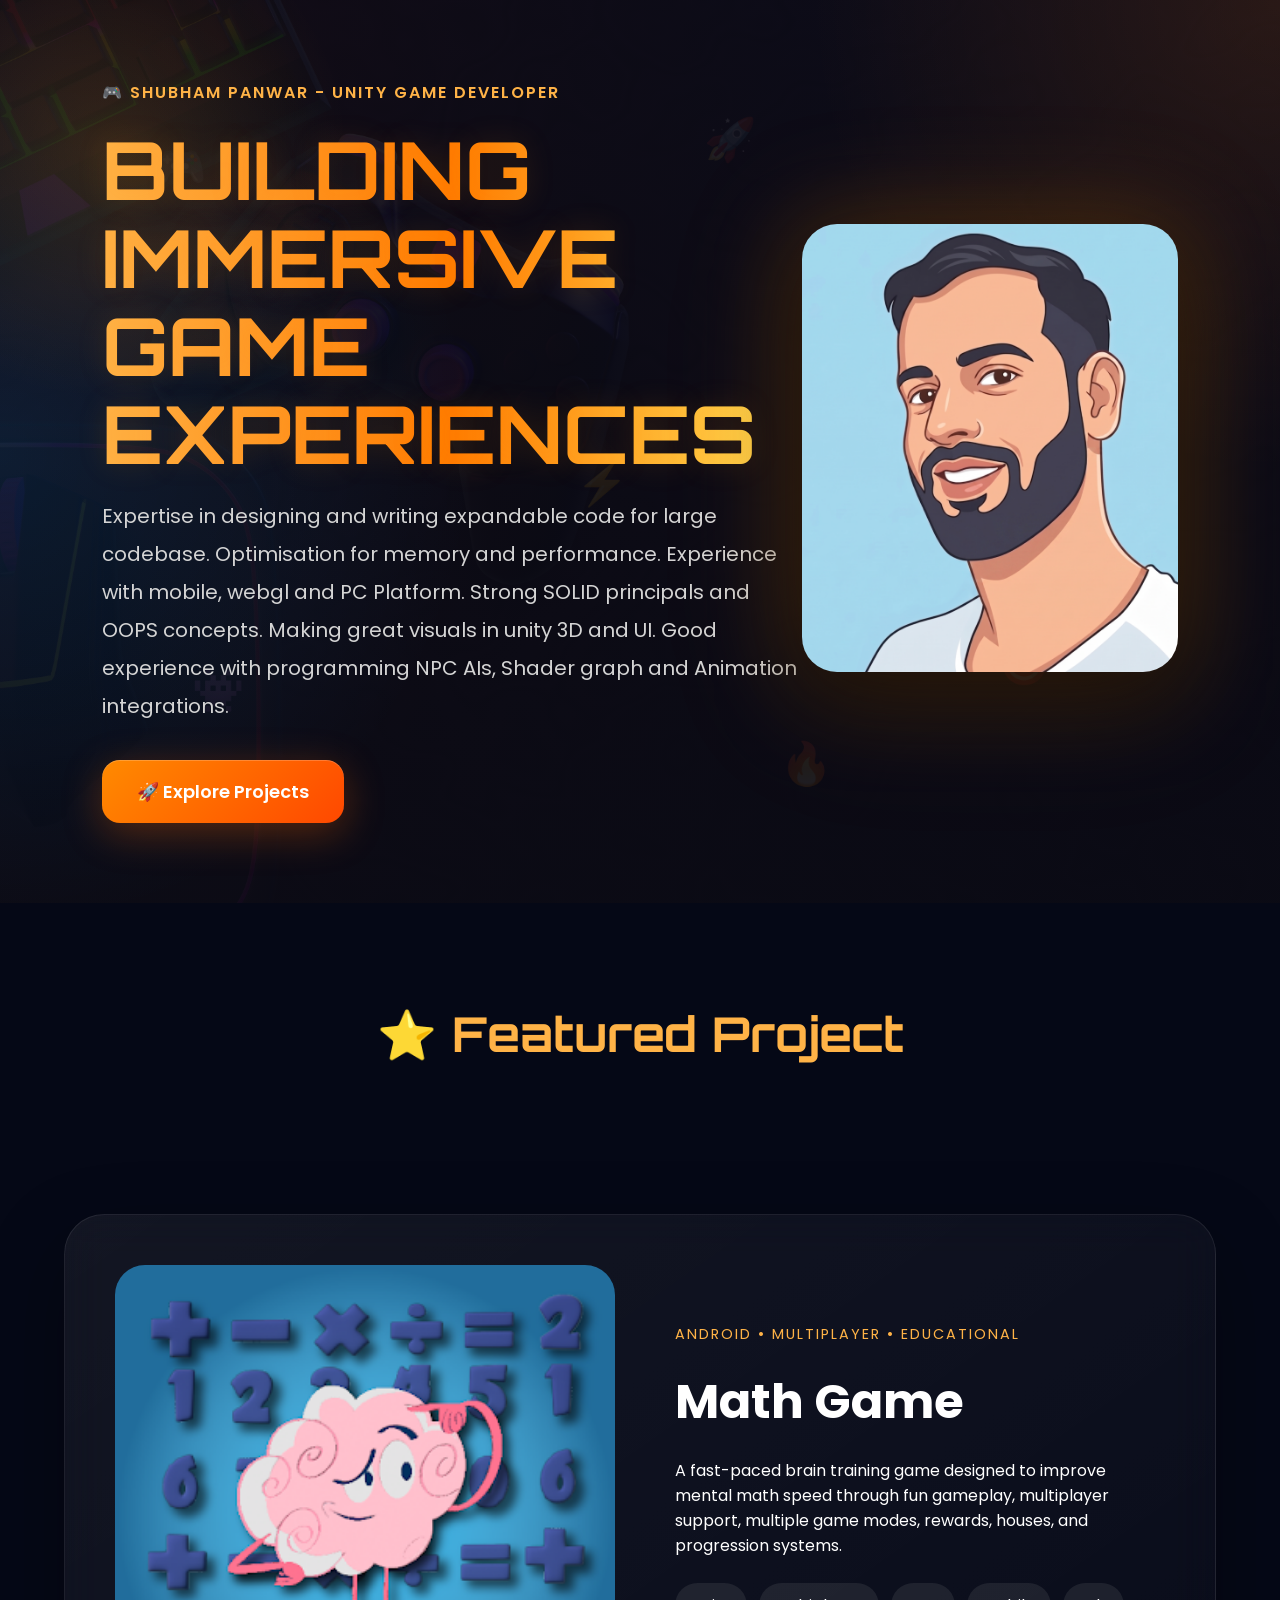
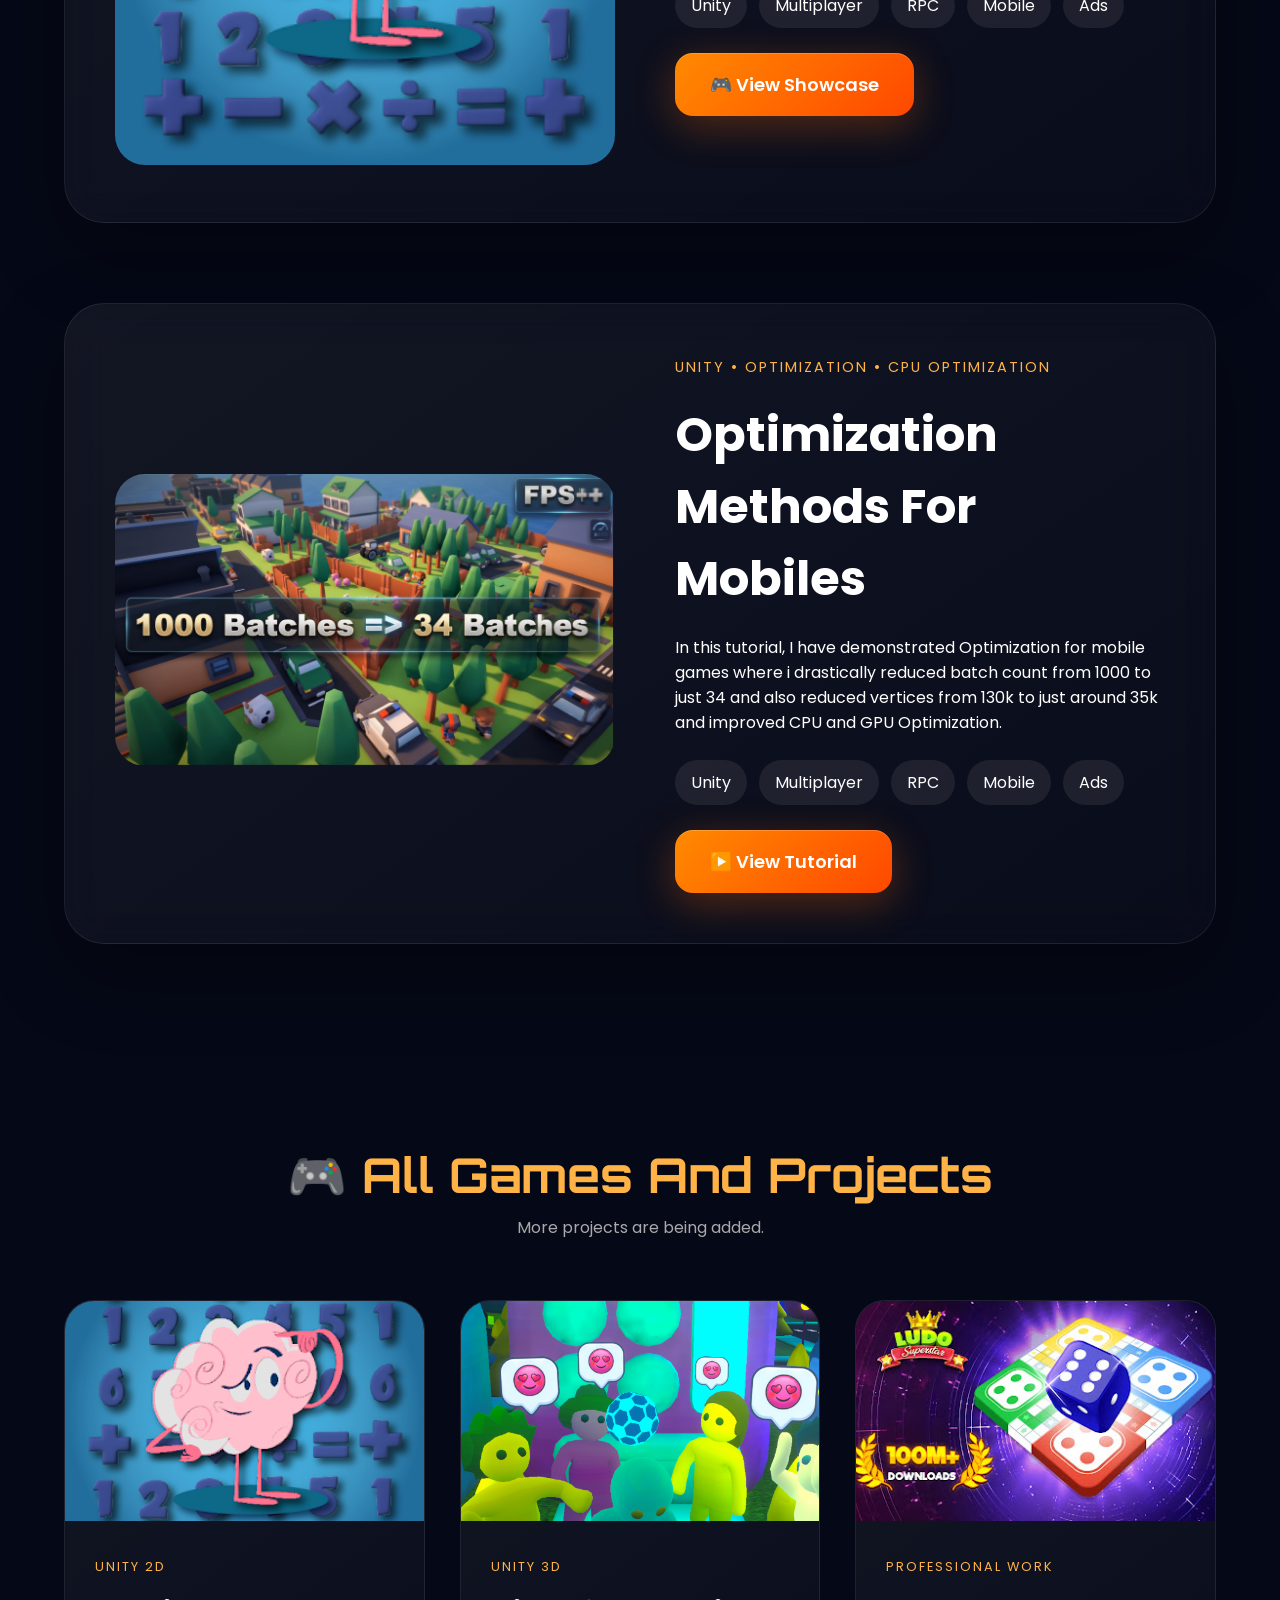
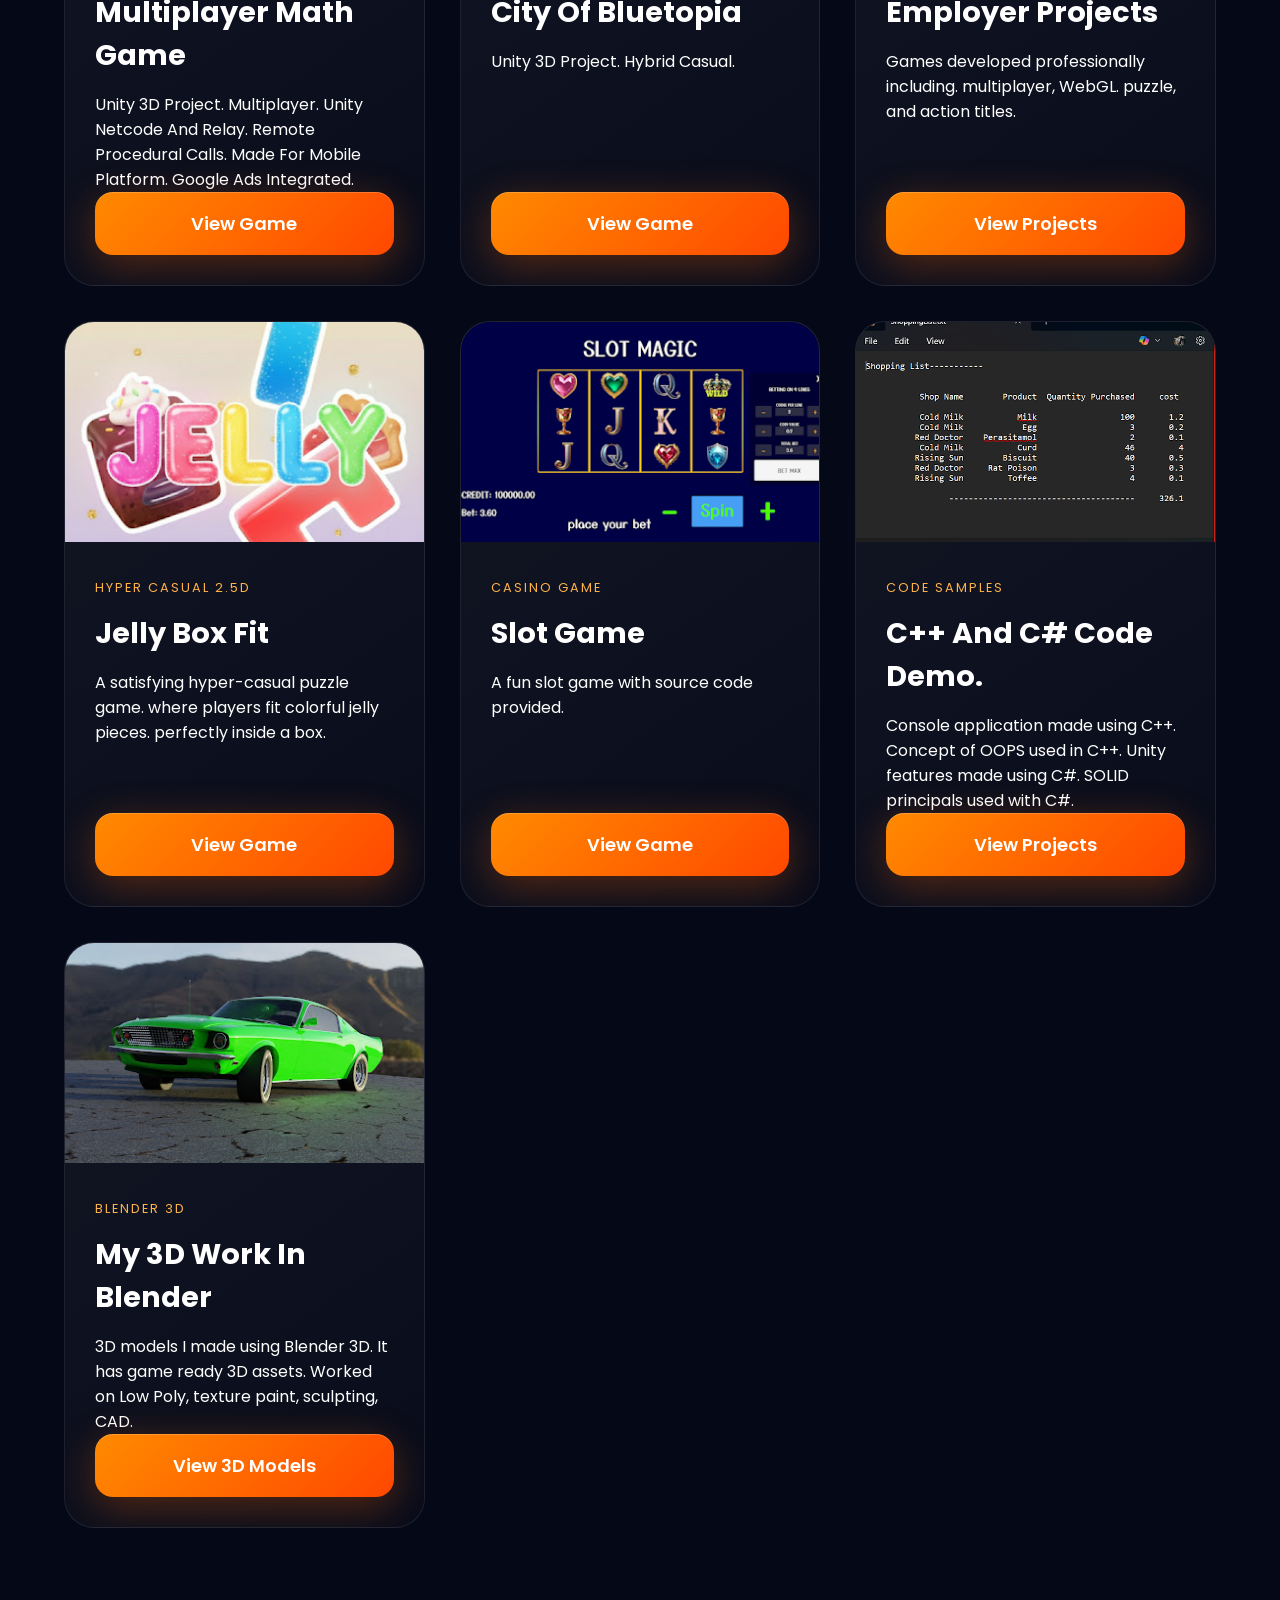
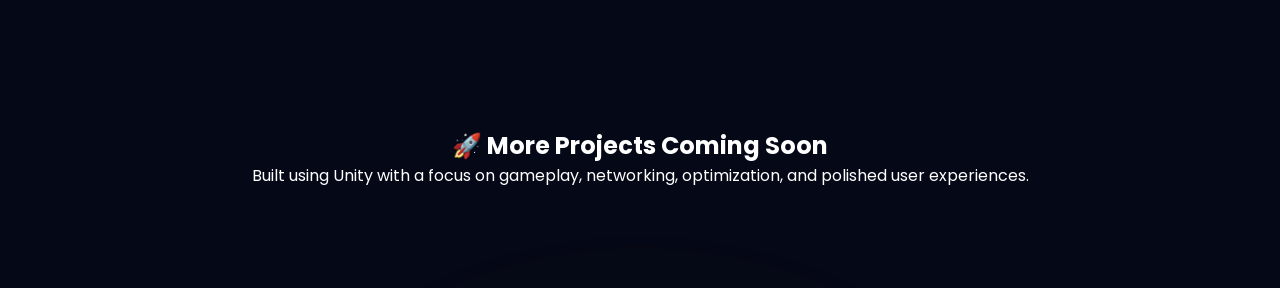
==== commit cfc16484: "optimization tutorial added" ====
--- a/index.html
+++ b/index.html
@@ -114,8 +114,45 @@
 
         </div>
 
+            <div class="featured-card">
+
+            <div class="featured-image">
+                <img src="images/OptimizationVideoIcon.png" alt="">
+            </div>
+
+            <div class="featured-content">
+
+                <span class="game-type">
+                    UNITY • OPTIMIZATION • CPU OPTIMIZATION
+                </span>
+
+                <h2>Optimization Methods For Mobiles</h2>
+
+                <p>
+                    In this tutorial, I have demonstrated Optimization 
+                    for mobile games where i drastically reduced batch 
+                    count from 1000 to just 34 and also reduced  vertices
+                    from 130k to just around 35k and improved CPU and GPU
+                    Optimization.
+                </p>
+
+                <div class="feature-tags">
+                    <span>Unity</span>
+                    <span>Multiplayer</span>
+                    <span>RPC</span>
+                    <span>Mobile</span>
+                    <span>Ads</span>
+                </div>
+
+                <a href="https://youtu.be/HnLc42rKfhk?si=HFlkxzjCPxRKmFyK" class="game-button">
+                    ▶️ View Tutorial
+                </a>
+
+            </div>
+
+        </div>
+
     </section>
-
 
 
     <!-- GAMES -->
--- a/css/style.css
+++ b/css/style.css
@@ -435,6 +435,10 @@
     width:90%;
     max-width:1400px;
     margin:100px auto;
+
+    display:flex;
+    flex-direction:column;
+    gap:80px; /* Space between the cards */
 }
 
 .featured-card{
@@ -969,4 +973,26 @@
 .custom-link:hover{
     color:#ff7b00;
     text-shadow:0 0 12px rgba(255,140,0,.4);
+}
+
+/* ========================= */
+/* HIDE TOP BUTTON ON MOBILE */
+/* ========================= */
+
+@media (max-width: 768px){
+
+    .top-bar{
+        justify-content:center;
+        text-align:center;
+        padding:20px;
+    }
+
+    .top-bar .main-btn{
+        display:none;
+    }
+
+    .top-bar h1{
+        width:100%;
+        text-align:center;
+    }
 }
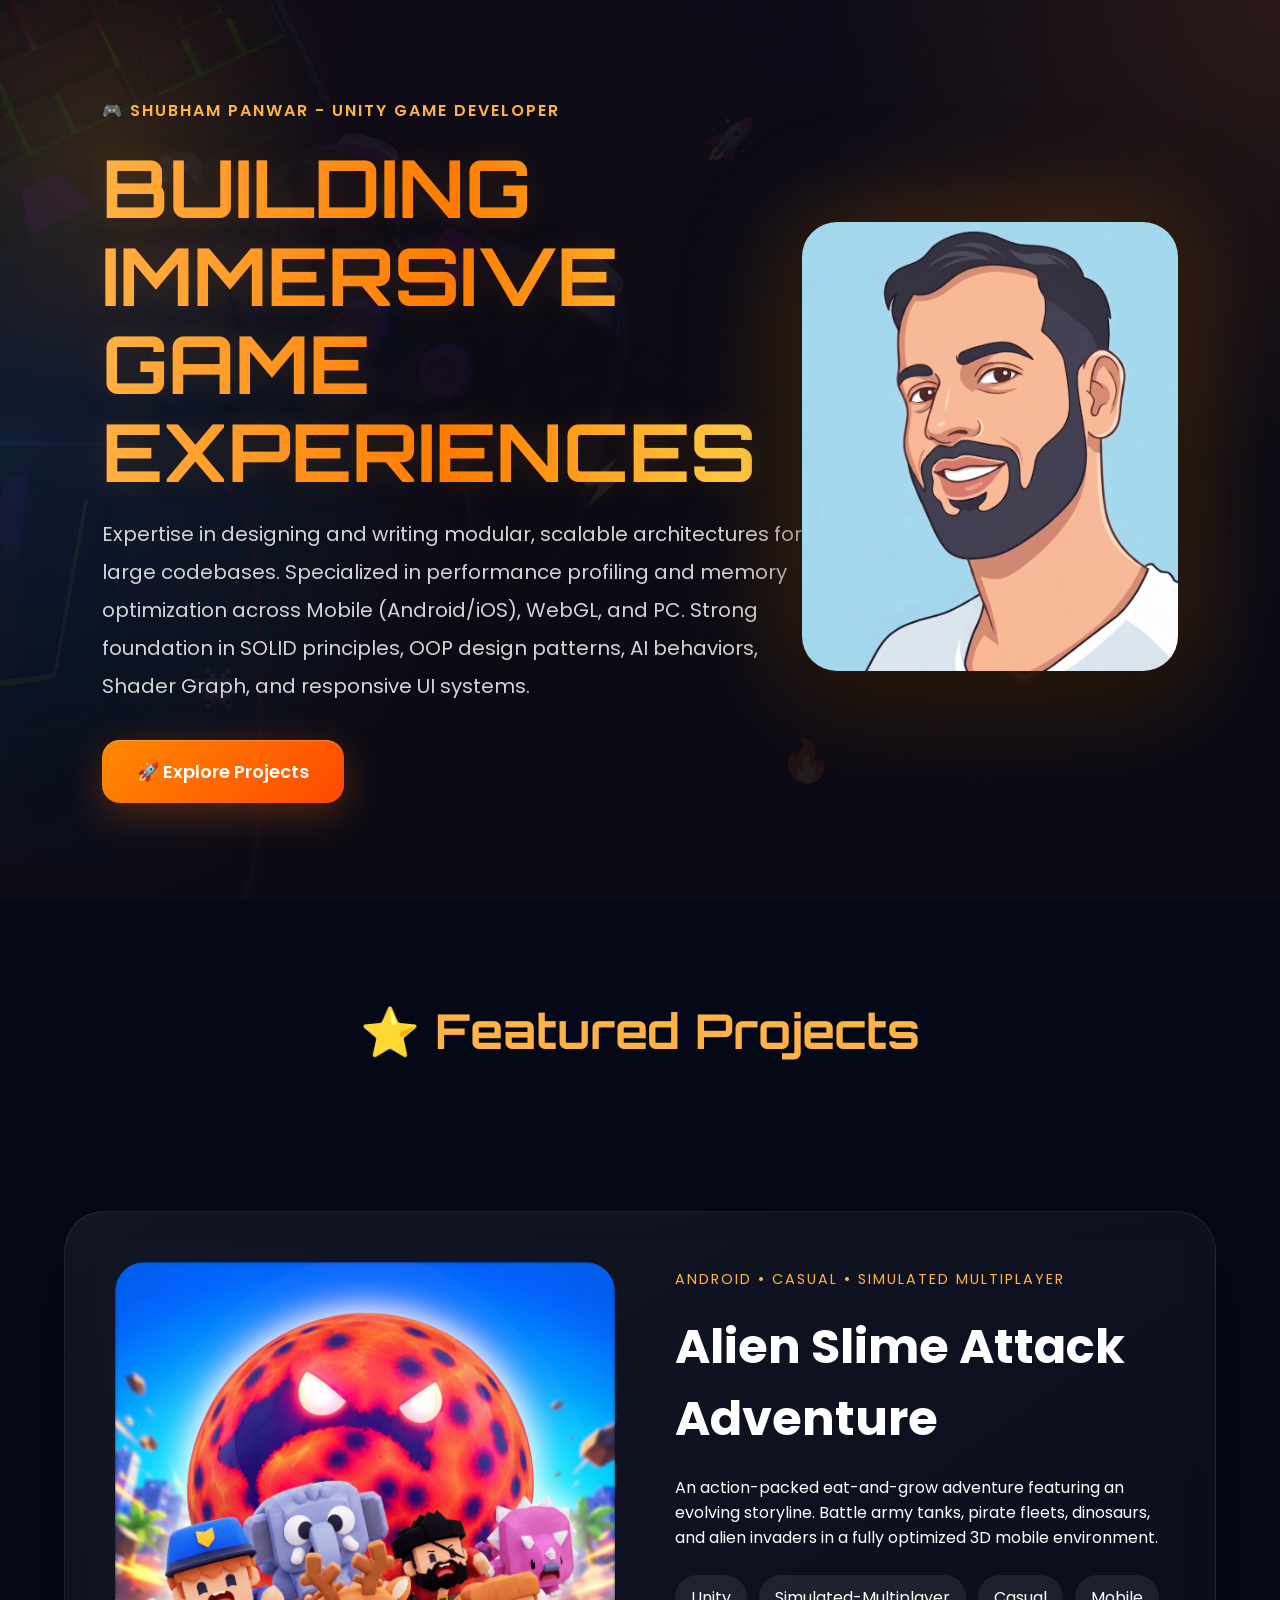
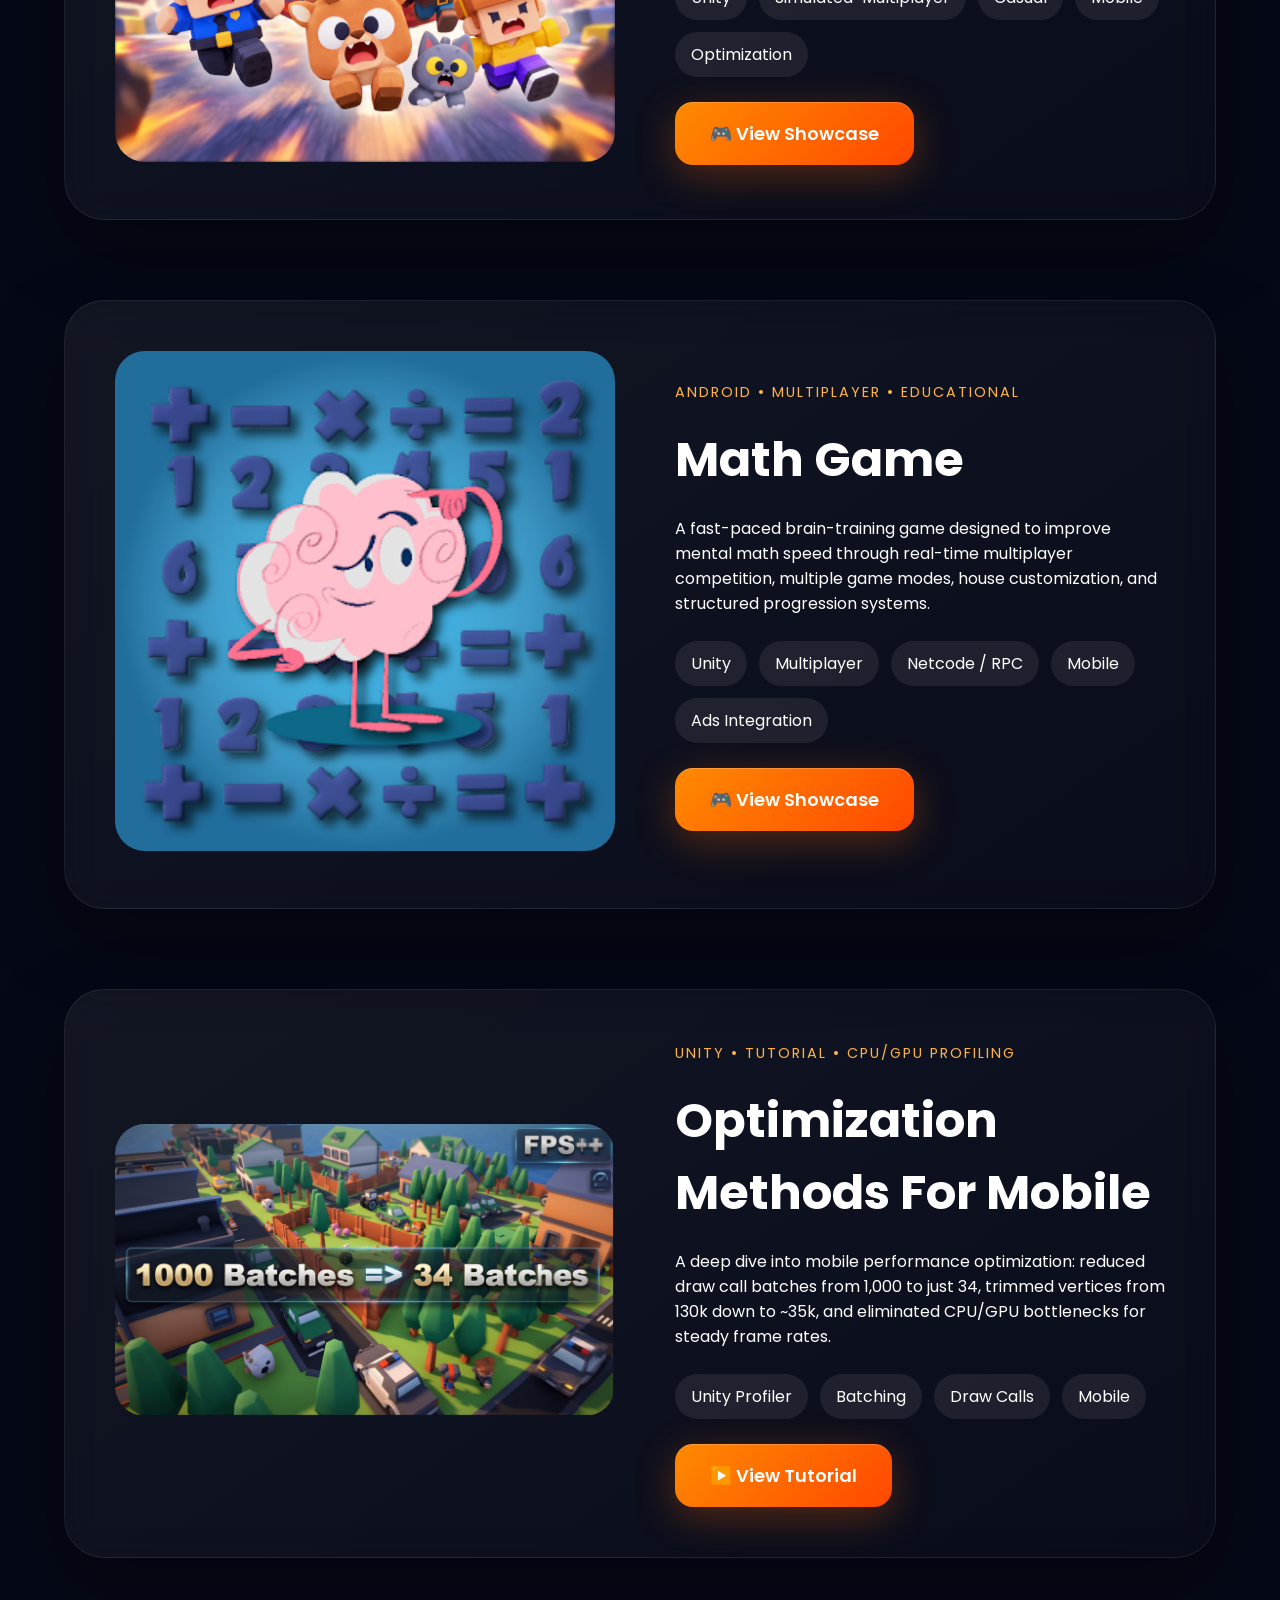
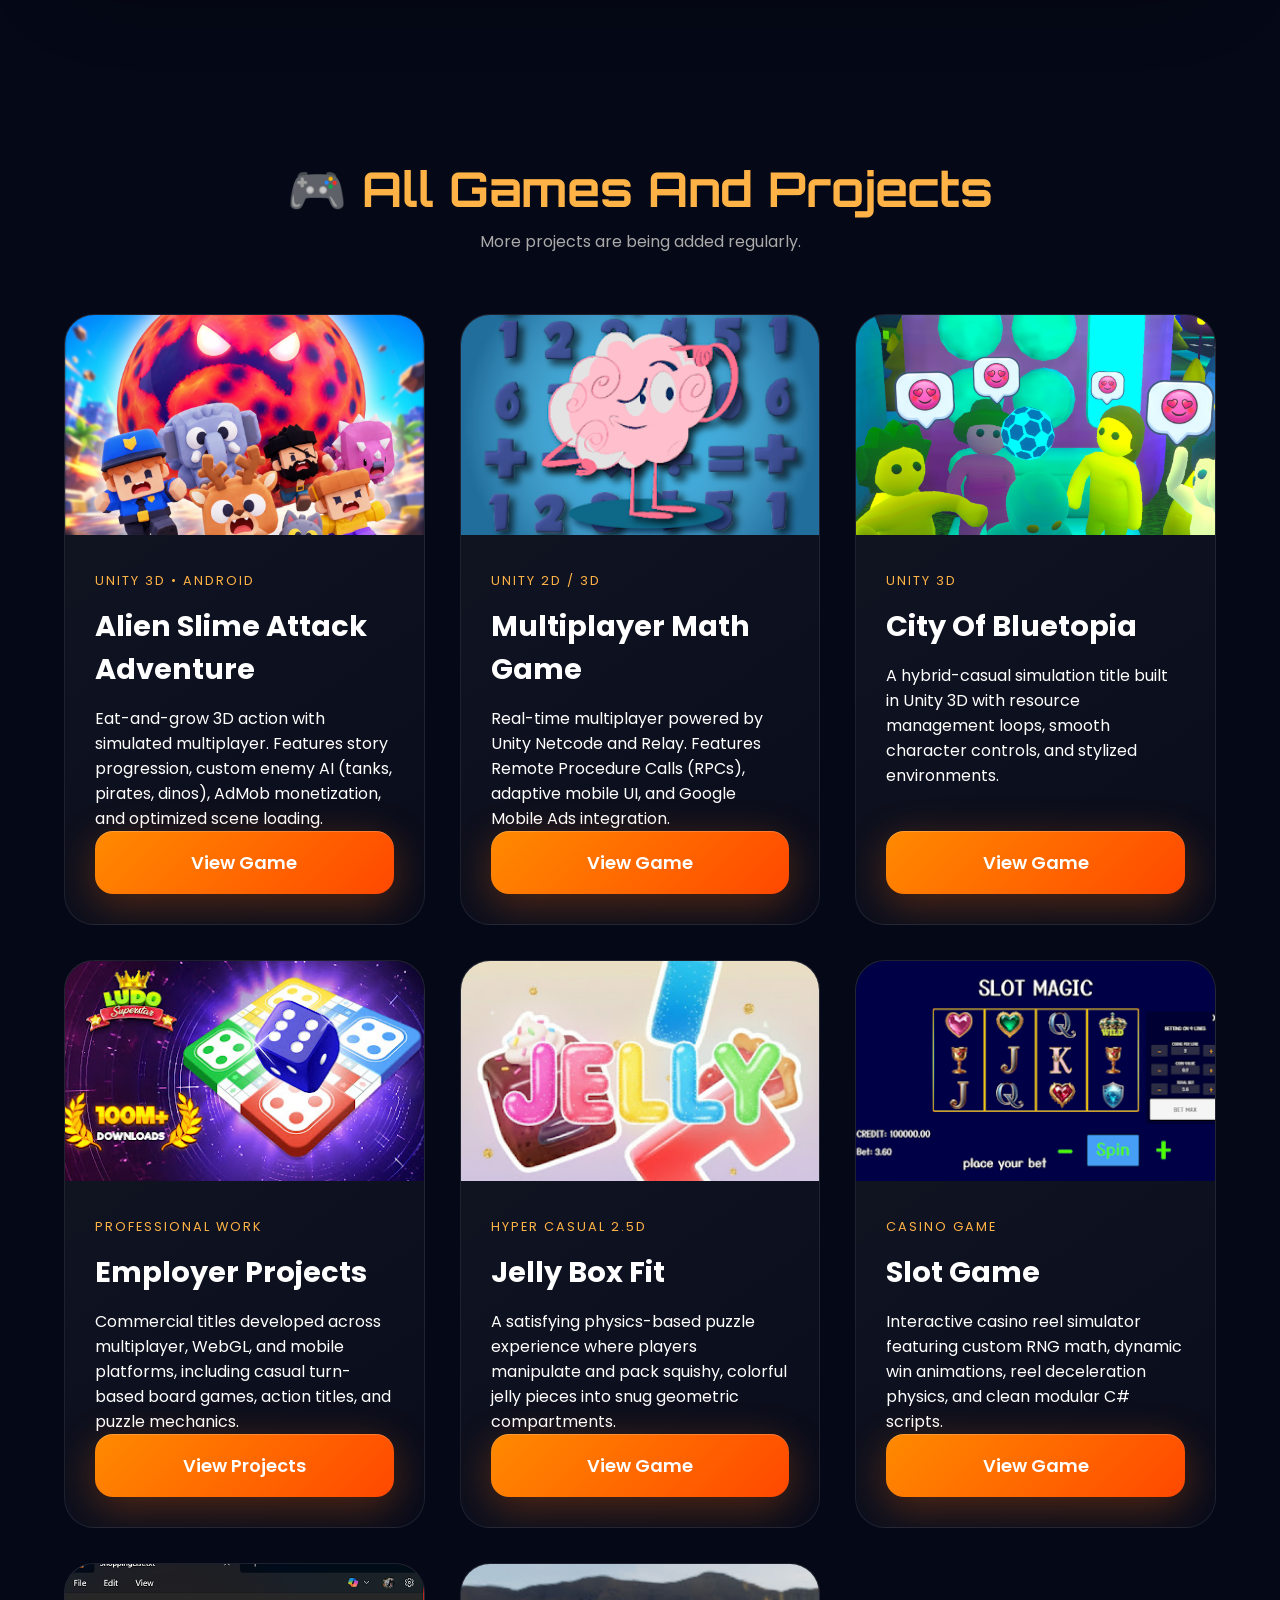
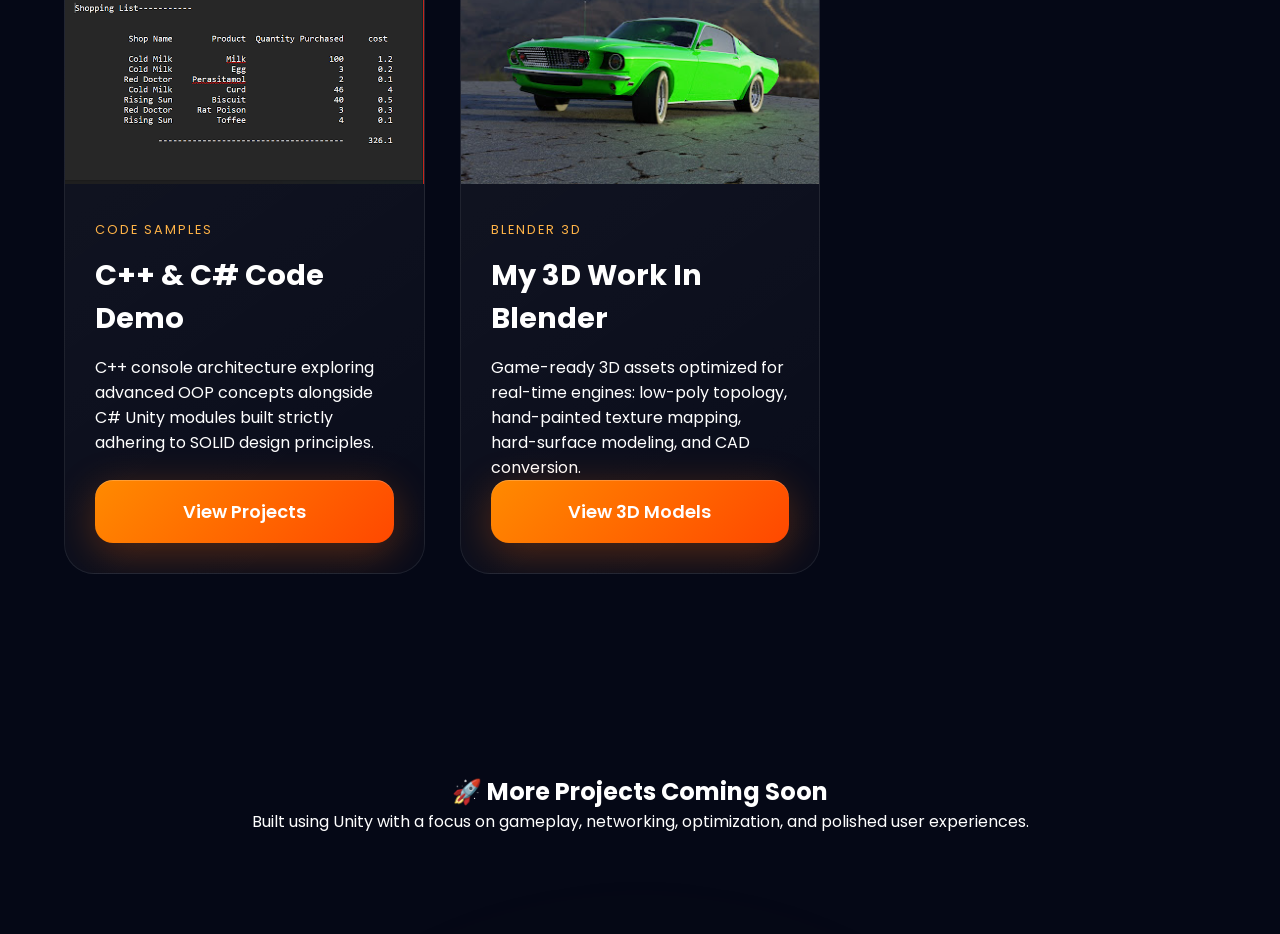
==== commit 99969789: "slime atack added" ====
--- a/index.html
+++ b/index.html
@@ -18,7 +18,6 @@
         <div class="hero-bg-overlay"></div>
 
         <div class="hero-bg-pattern">
-
             <span>🎮</span>
             <span>🕹️</span>
             <span>👾</span>
@@ -26,7 +25,6 @@
             <span>🎯</span>
             <span>🔥</span>
             <span>🚀</span>
-
         </div>
 
         <div class="hero-content">
@@ -42,27 +40,21 @@
             </h1>
 
             <p>
-                Expertise in designing and writing expandable code for large codebase.
-                Optimisation for memory and performance.
-                Experience with mobile, webgl and PC Platform.
-                Strong SOLID principals and OOPS concepts.
-                Making great visuals in unity 3D and UI.
-                Good experience with programming NPC AIs, Shader graph and Animation integrations.
+                Expertise in designing and writing modular, scalable architectures for large codebases.
+                Specialized in performance profiling and memory optimization across Mobile (Android/iOS), WebGL, and PC.
+                Strong foundation in SOLID principles, OOP design patterns, AI behaviors, Shader Graph, and responsive UI systems.
             </p>
 
             <div class="hero-buttons">
-
                 <a href="#games" class="game-button">
                     🚀 Explore Projects
                 </a>
-
-            </div>
-
-        </div>
-
+            </div>
+
+        </div>
 
         <div class="hero-image">
-            <img src="images/my_pic.png" alt="">
+            <img src="images/my_pic.png" alt="Shubham Panwar">
         </div>
 
     </section>
@@ -73,13 +65,50 @@
     <section class="featured-game">
 
         <div class="section-title">
-            <h2>⭐ Featured Project</h2>
-        </div>
-
+            <h2>⭐ Featured Projects</h2>
+        </div>
+
+        <!-- 1. Alien Slime Attack Adventure -->
         <div class="featured-card">
 
             <div class="featured-image">
-                <img src="images/math_promo.png" alt="">
+                <img src="images/SlimeAttackIcon.png" alt="Alien Slime Attack Adventure Icon">
+            </div>
+
+            <div class="featured-content">
+
+                <span class="game-type">
+                    ANDROID • CASUAL • SIMULATED MULTIPLAYER
+                </span>
+
+                <h2>Alien Slime Attack Adventure</h2>
+
+                <p>
+                    An action-packed eat-and-grow adventure featuring an evolving storyline.
+                    Battle army tanks, pirate fleets, dinosaurs, and alien invaders in a fully optimized 3D mobile environment.
+                </p>
+
+                <div class="feature-tags">
+                    <span>Unity</span>
+                    <span>Simulated-Multiplayer</span>
+                    <span>Casual</span>
+                    <span>Mobile</span>
+                    <span>Optimization</span>
+                </div>
+
+                <a href="slime-attack.html" class="game-button">
+                    🎮 View Showcase
+                </a>
+
+            </div>
+
+        </div>
+
+        <!-- 2. Math Game -->
+        <div class="featured-card">
+
+            <div class="featured-image">
+                <img src="images/math_promo.png" alt="Math Game Showcase Banner">
             </div>
 
             <div class="featured-content">
@@ -91,19 +120,16 @@
                 <h2>Math Game</h2>
 
                 <p>
-                    A fast-paced brain training game designed
-                    to improve mental math speed through
-                    fun gameplay, multiplayer support,
-                    multiple game modes, rewards,
-                    houses, and progression systems.
+                    A fast-paced brain-training game designed to improve mental math speed through
+                    real-time multiplayer competition, multiple game modes, house customization, and structured progression systems.
                 </p>
 
                 <div class="feature-tags">
                     <span>Unity</span>
                     <span>Multiplayer</span>
-                    <span>RPC</span>
+                    <span>Netcode / RPC</span>
                     <span>Mobile</span>
-                    <span>Ads</span>
+                    <span>Ads Integration</span>
                 </div>
 
                 <a href="math-game.html" class="game-button">
@@ -114,37 +140,34 @@
 
         </div>
 
-            <div class="featured-card">
+        <!-- 3. Optimization Tutorial -->
+        <div class="featured-card">
 
             <div class="featured-image">
-                <img src="images/OptimizationVideoIcon.png" alt="">
+                <img src="images/OptimizationVideoIcon.png" alt="Mobile Optimization Video Thumbnail">
             </div>
 
             <div class="featured-content">
 
                 <span class="game-type">
-                    UNITY • OPTIMIZATION • CPU OPTIMIZATION
+                    UNITY • TUTORIAL • CPU/GPU PROFILING
                 </span>
 
-                <h2>Optimization Methods For Mobiles</h2>
+                <h2>Optimization Methods For Mobile</h2>
 
                 <p>
-                    In this tutorial, I have demonstrated Optimization 
-                    for mobile games where i drastically reduced batch 
-                    count from 1000 to just 34 and also reduced  vertices
-                    from 130k to just around 35k and improved CPU and GPU
-                    Optimization.
+                    A deep dive into mobile performance optimization: reduced draw call batches from 1,000 to just 34, 
+                    trimmed vertices from 130k down to ~35k, and eliminated CPU/GPU bottlenecks for steady frame rates.
                 </p>
 
                 <div class="feature-tags">
-                    <span>Unity</span>
-                    <span>Multiplayer</span>
-                    <span>RPC</span>
+                    <span>Unity Profiler</span>
+                    <span>Batching</span>
+                    <span>Draw Calls</span>
                     <span>Mobile</span>
-                    <span>Ads</span>
-                </div>
-
-                <a href="https://youtu.be/HnLc42rKfhk?si=HFlkxzjCPxRKmFyK" class="game-button">
+                </div>
+
+                <a href="https://youtu.be/HnLc42rKfhk" target="_blank" rel="noopener noreferrer" class="game-button">
                     ▶️ View Tutorial
                 </a>
 
@@ -155,45 +178,66 @@
     </section>
 
 
-    <!-- GAMES -->
+    <!-- ALL GAMES & PROJECTS -->
 
     <section class="games-section" id="games">
 
         <div class="section-title">
             <h2>🎮 All Games And Projects</h2>
-            <p>More projects are being added.</p>
-        </div>
-
+            <p>More projects are being added regularly.</p>
+        </div>
 
         <div class="games-grid">
 
-            <!-- CARD 1 -->
-            <div class="game-card">
-
-                <div class="game-image">
-                    <img src="images/math_promo.png">
-                </div>
-
-                <div class="game-info">
-
-                    <span class="coming-soon">
-                        UNITY 2D
+            <!-- CARD 1: Alien Slime Attack Adventure -->
+            <div class="game-card">
+
+                <div class="game-image">
+                    <img src="images/SlimeAttackIcon.png" alt="Alien Slime Attack Adventure">
+                </div>
+
+                <div class="game-info">
+
+                    <span class="coming-soon">
+                        UNITY 3D • ANDROID
+                    </span>
+
+                    <h3>Alien Slime Attack Adventure</h3>
+
+                    <p>
+                        Eat-and-grow 3D action with simulated multiplayer. Features story progression,
+                        custom enemy AI (tanks, pirates, dinos), AdMob monetization, and optimized scene loading.
+                    </p>
+
+                    <a href="slime-attack.html" class="game-button" style="display:block;text-align:center;">
+                        View Game
+                    </a>
+
+                </div>
+
+            </div>
+
+            <!-- CARD 2: Multiplayer Math Game -->
+            <div class="game-card">
+
+                <div class="game-image">
+                    <img src="images/math_promo.png" alt="Multiplayer Math Game">
+                </div>
+
+                <div class="game-info">
+
+                    <span class="coming-soon">
+                        UNITY 2D / 3D
                     </span>
 
                     <h3>Multiplayer Math Game</h3>
 
                     <p>
-                        Unity 3D Project.
-                        Multiplayer.
-                        Unity Netcode And Relay.
-                        Remote Procedural Calls.
-                        Made For Mobile Platform.
-                        Google Ads Integrated.
-                    </p>
-
-                    <a href="math-game.html"
-                    class="game-button"
-                    style="display:block;text-align:center;">
+                        Real-time multiplayer powered by Unity Netcode and Relay. Features Remote Procedure Calls (RPCs),
+                        adaptive mobile UI, and Google Mobile Ads integration.
+                    </p>
+
+                    <a href="math-game.html" class="game-button" style="display:block;text-align:center;">
                         View Game
                     </a>
 
@@ -201,11 +245,11 @@
 
             </div>
 
-            <!-- CARD 2 -->
-            <div class="game-card">
-
-                <div class="game-image">
-                    <img src="images/bluetopia_1.png">
+            <!-- CARD 3: City Of Bluetopia -->
+            <div class="game-card">
+
+                <div class="game-image">
+                    <img src="images/bluetopia_1.png" alt="City of Bluetopia">
                 </div>
 
                 <div class="game-info">
@@ -217,13 +261,11 @@
                     <h3>City Of Bluetopia</h3>
 
                     <p>
-                        Unity 3D Project.
-                        Hybrid Casual.
-                    </p>
-
-                    <a href="bluetopia.html"
-                    class="game-button"
-                    style="display:block;text-align:center;">
+                        A hybrid-casual simulation title built in Unity 3D with resource management loops,
+                        smooth character controls, and stylized environments.
+                    </p>
+
+                    <a href="bluetopia.html" class="game-button" style="display:block;text-align:center;">
                         View Game
                     </a>
 
@@ -231,11 +273,11 @@
 
             </div>
 
-            <!-- CARD 3 -->
-            <div class="game-card">
-
-                <div class="game-image">
-                    <img src="images/ludo_promo.jpg">
+            <!-- CARD 4: Professional Work -->
+            <div class="game-card">
+
+                <div class="game-image">
+                    <img src="images/ludo_promo.jpg" alt="Ludo and Professional Titles">
                 </div>
 
                 <div class="game-info">
@@ -247,14 +289,11 @@
                     <h3>Employer Projects</h3>
 
                     <p>
-                        Games developed professionally including.
-                        multiplayer, WebGL.
-                        puzzle, and action titles.
-                    </p>
-
-                    <a href="employer-games.html"
-                    class="game-button"
-                    style="display:block;text-align:center;">
+                        Commercial titles developed across multiplayer, WebGL, and mobile platforms,
+                        including casual turn-based board games, action titles, and puzzle mechanics.
+                    </p>
+
+                    <a href="employer-games.html" class="game-button" style="display:block;text-align:center;">
                         View Projects
                     </a>
 
@@ -262,12 +301,11 @@
 
             </div>
 
-
-            <!-- CARD 4 -->
-            <div class="game-card">
-
-                <div class="game-image">
-                    <img src="images/jelly_promo.jpg">
+            <!-- CARD 5: Jelly Box Fit -->
+            <div class="game-card">
+
+                <div class="game-image">
+                    <img src="images/jelly_promo.jpg" alt="Jelly Box Fit">
                 </div>
 
                 <div class="game-info">
@@ -279,14 +317,11 @@
                     <h3>Jelly Box Fit</h3>
 
                     <p>
-                        A satisfying hyper-casual puzzle game.
-                        where players fit colorful jelly pieces.
-                        perfectly inside a box.
-                    </p>
-
-                    <a href="jelly-box-fit.html"
-                    class="game-button"
-                    style="display:block;text-align:center;">
+                        A satisfying physics-based puzzle experience where players manipulate and pack squishy,
+                        colorful jelly pieces into snug geometric compartments.
+                    </p>
+
+                    <a href="jelly-box-fit.html" class="game-button" style="display:block;text-align:center;">
                         View Game
                     </a>
 
@@ -294,12 +329,11 @@
 
             </div>
 
-
-            <!-- CARD 5 -->
-            <div class="game-card">
-
-                <div class="game-image">
-                    <img src="images/slot_promo.png">
+            <!-- CARD 6: Slot Game -->
+            <div class="game-card">
+
+                <div class="game-image">
+                    <img src="images/slot_promo.png" alt="Slot Game Machine">
                 </div>
 
                 <div class="game-info">
@@ -311,12 +345,11 @@
                     <h3>Slot Game</h3>
 
                     <p>
-                        A fun slot game with source code provided.
-                    </p>
-
-                    <a href="slot-machine.html"
-                    class="game-button"
-                    style="display:block;text-align:center;">
+                        Interactive casino reel simulator featuring custom RNG math, dynamic win animations,
+                        reel deceleration physics, and clean modular C# scripts.
+                    </p>
+
+                    <a href="slot-machine.html" class="game-button" style="display:block;text-align:center;">
                         View Game
                     </a>
 
@@ -324,11 +357,11 @@
 
             </div>
 
-            <!-- CARD 6 -->
-            <div class="game-card">
-
-                <div class="game-image">
-                    <img src="images/code.png">
+            <!-- CARD 7: Code Samples -->
+            <div class="game-card">
+
+                <div class="game-image">
+                    <img src="images/code.png" alt="Programming and Code Samples">
                 </div>
 
                 <div class="game-info">
@@ -337,18 +370,14 @@
                         CODE SAMPLES
                     </span>
 
-                    <h3>C++ And C# Code Demo.</h3>
-
-                    <p>
-                        Console application made using C++.
-                        Concept of OOPS used in C++.
-                        Unity features made using C#.
-                        SOLID principals used with C#.
-                    </p>
-
-                    <a href="sample-code.html"
-                    class="game-button"
-                    style="display:block;text-align:center;">
+                    <h3>C++ &amp; C# Code Demo</h3>
+
+                    <p>
+                        C++ console architecture exploring advanced OOP concepts alongside C# Unity modules
+                        built strictly adhering to SOLID design principles.
+                    </p>
+
+                    <a href="sample-code.html" class="game-button" style="display:block;text-align:center;">
                         View Projects
                     </a>
 
@@ -356,11 +385,11 @@
 
             </div>
 
-            <!-- CARD 7 -->
-            <div class="game-card">
-
-                <div class="game-image">
-                    <img src="images/mustangCar.jpg">
+            <!-- CARD 8: Blender 3D -->
+            <div class="game-card">
+
+                <div class="game-image">
+                    <img src="images/mustangCar.jpg" alt="Blender 3D Modeling Mustang">
                 </div>
 
                 <div class="game-info">
@@ -372,14 +401,11 @@
                     <h3>My 3D Work In Blender</h3>
 
                     <p>
-                        3D models I made using Blender 3D.
-                        It has game ready 3D assets.
-                        Worked on Low Poly, texture paint, sculpting, CAD.
-                    </p>
-
-                    <a href="3d-models.html"
-                    class="game-button"
-                    style="display:block;text-align:center;">
+                        Game-ready 3D assets optimized for real-time engines: low-poly topology,
+                        hand-painted texture mapping, hard-surface modeling, and CAD conversion.
+                    </p>
+
+                    <a href="3d-models.html" class="game-button" style="display:block;text-align:center;">
                         View 3D Models
                     </a>
 
@@ -399,8 +425,7 @@
         <h2>🚀 More Projects Coming Soon</h2>
 
         <p>
-            Built using Unity with a focus on gameplay,
-            networking, optimization, and polished user experiences.
+            Built using Unity with a focus on gameplay, networking, optimization, and polished user experiences.
         </p>
 
     </footer>
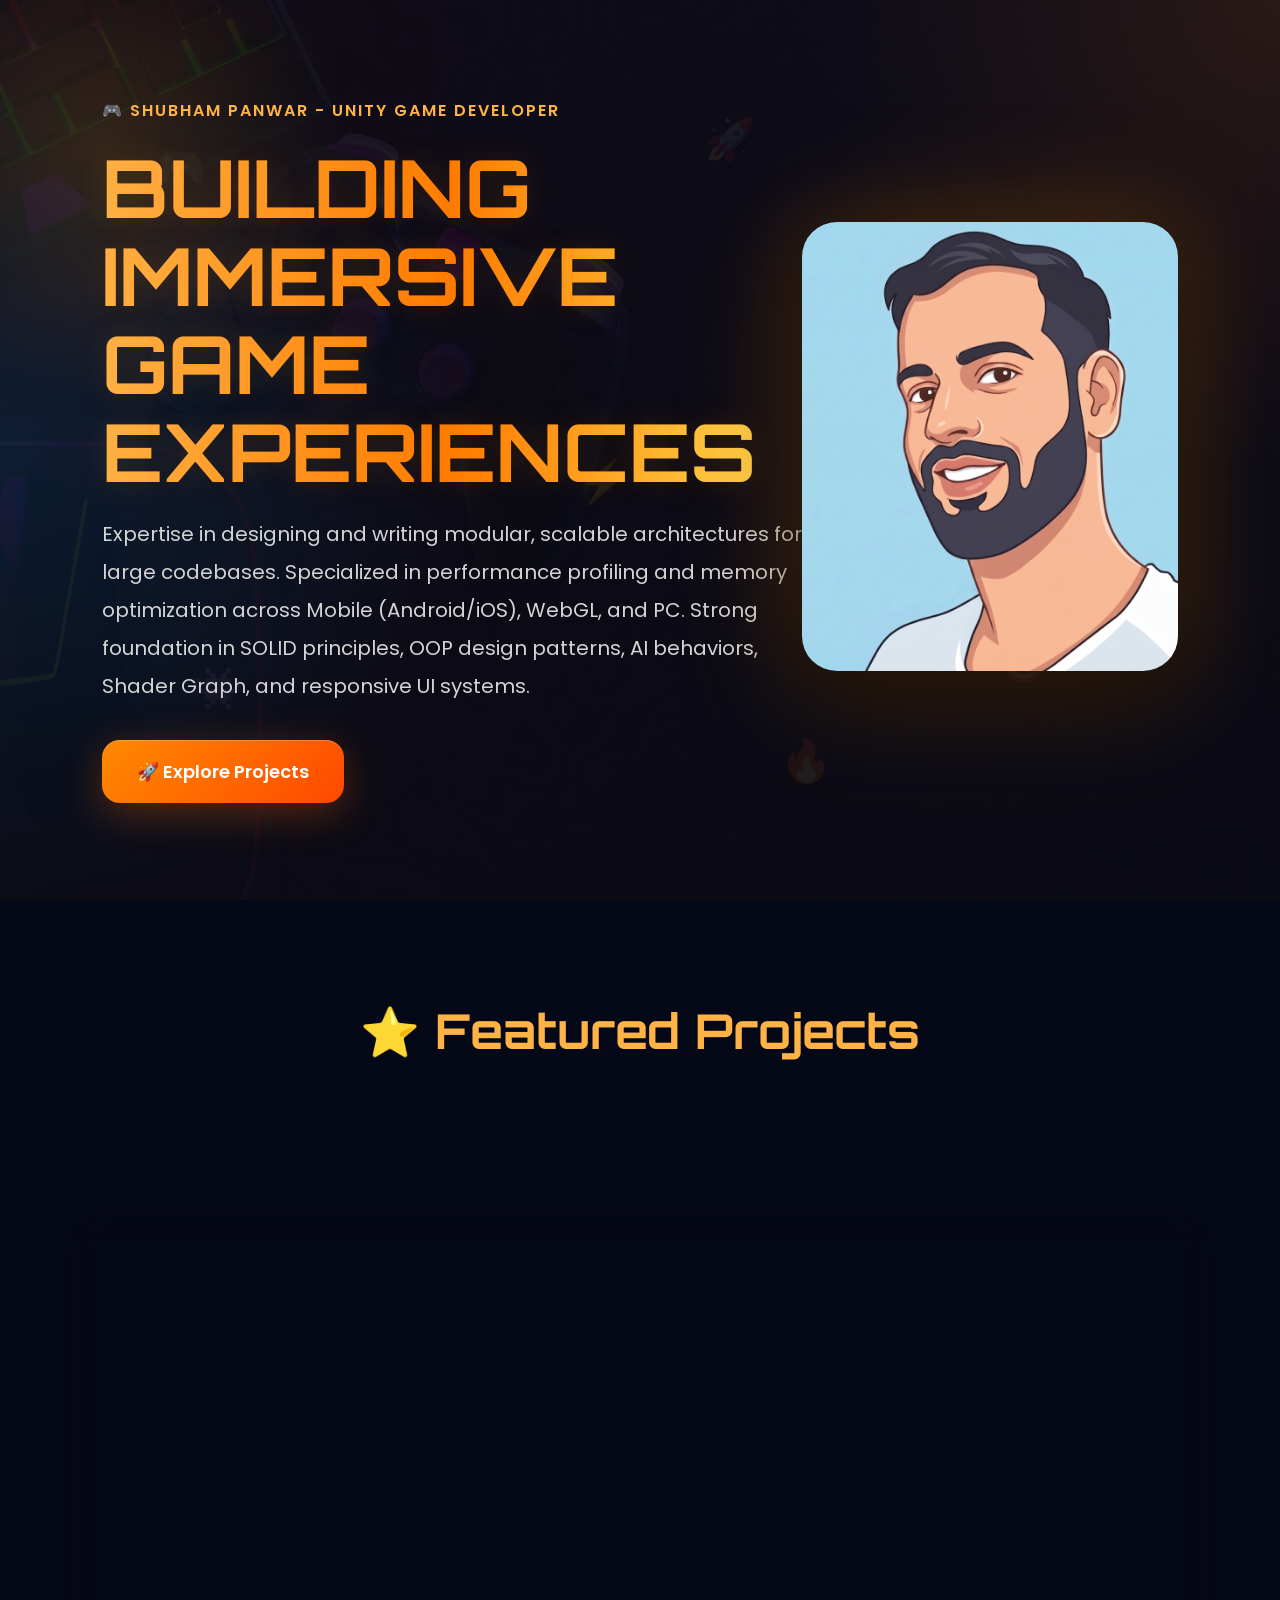
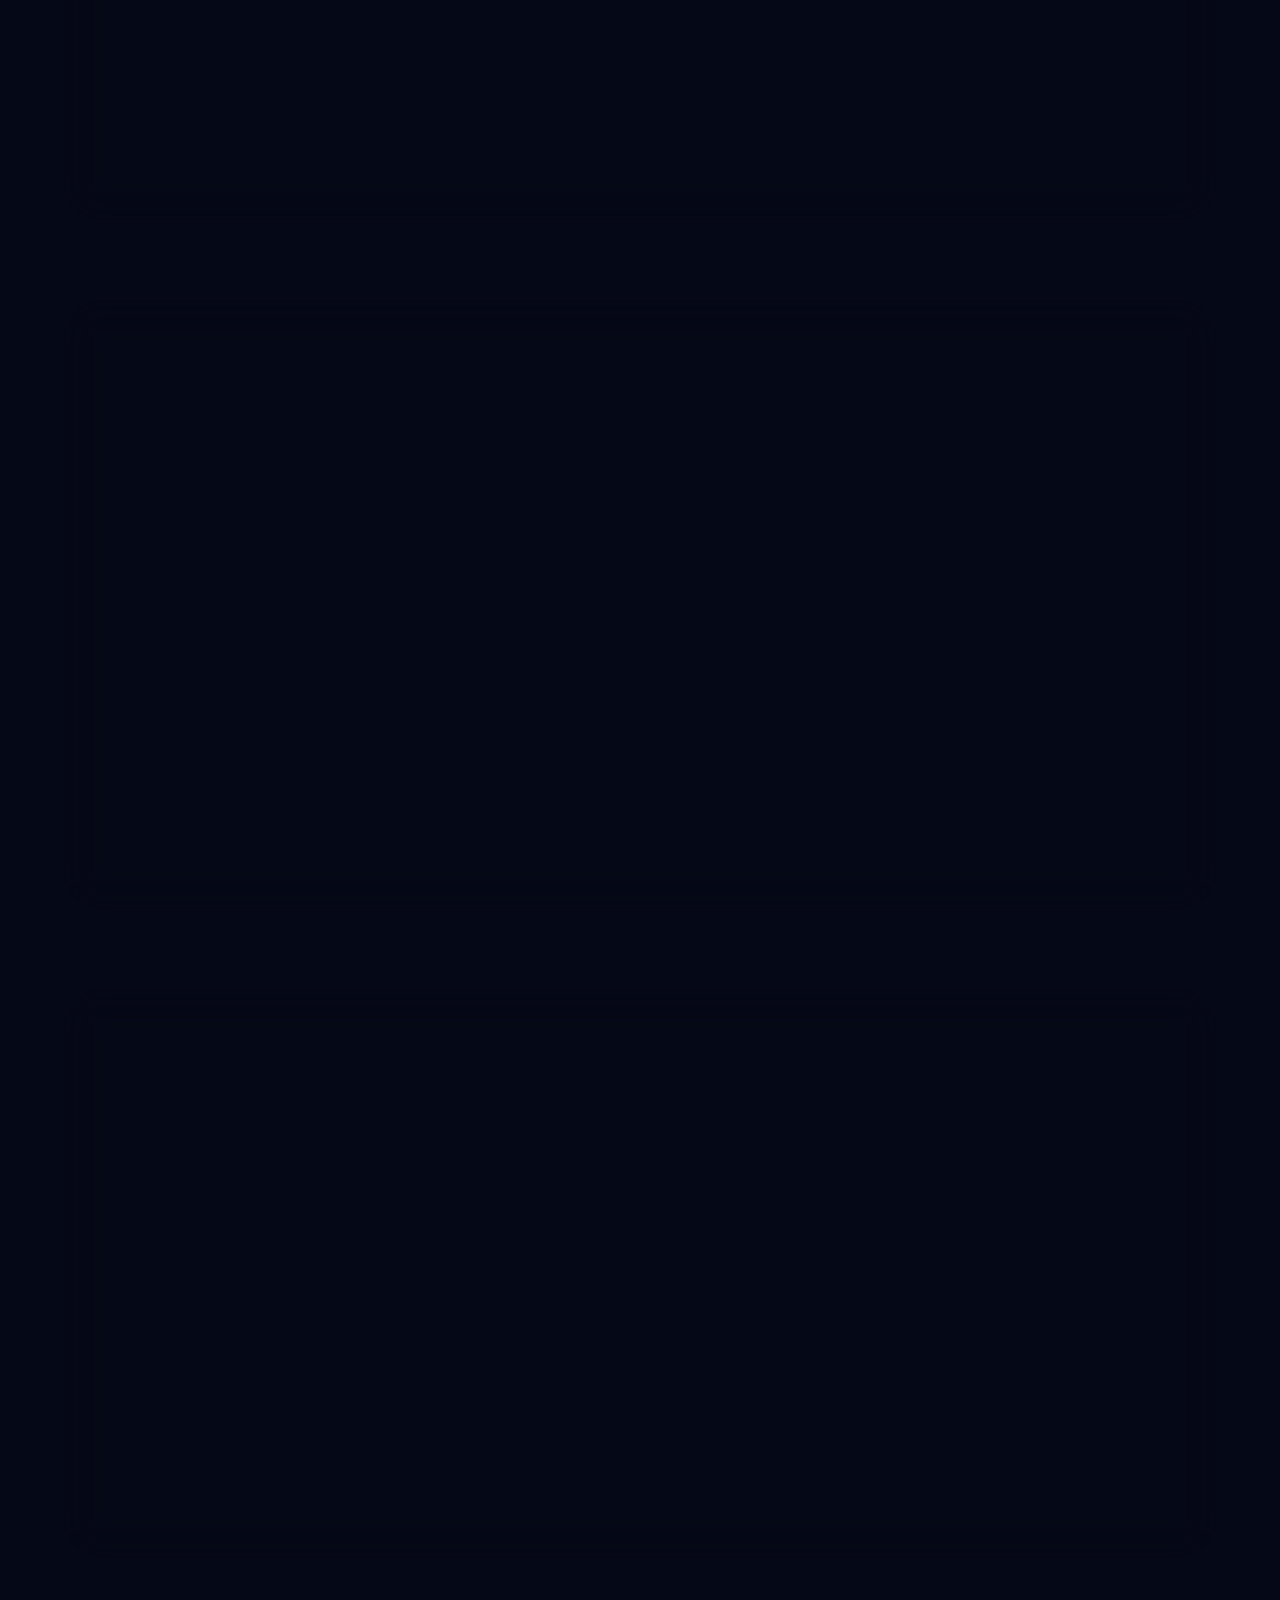
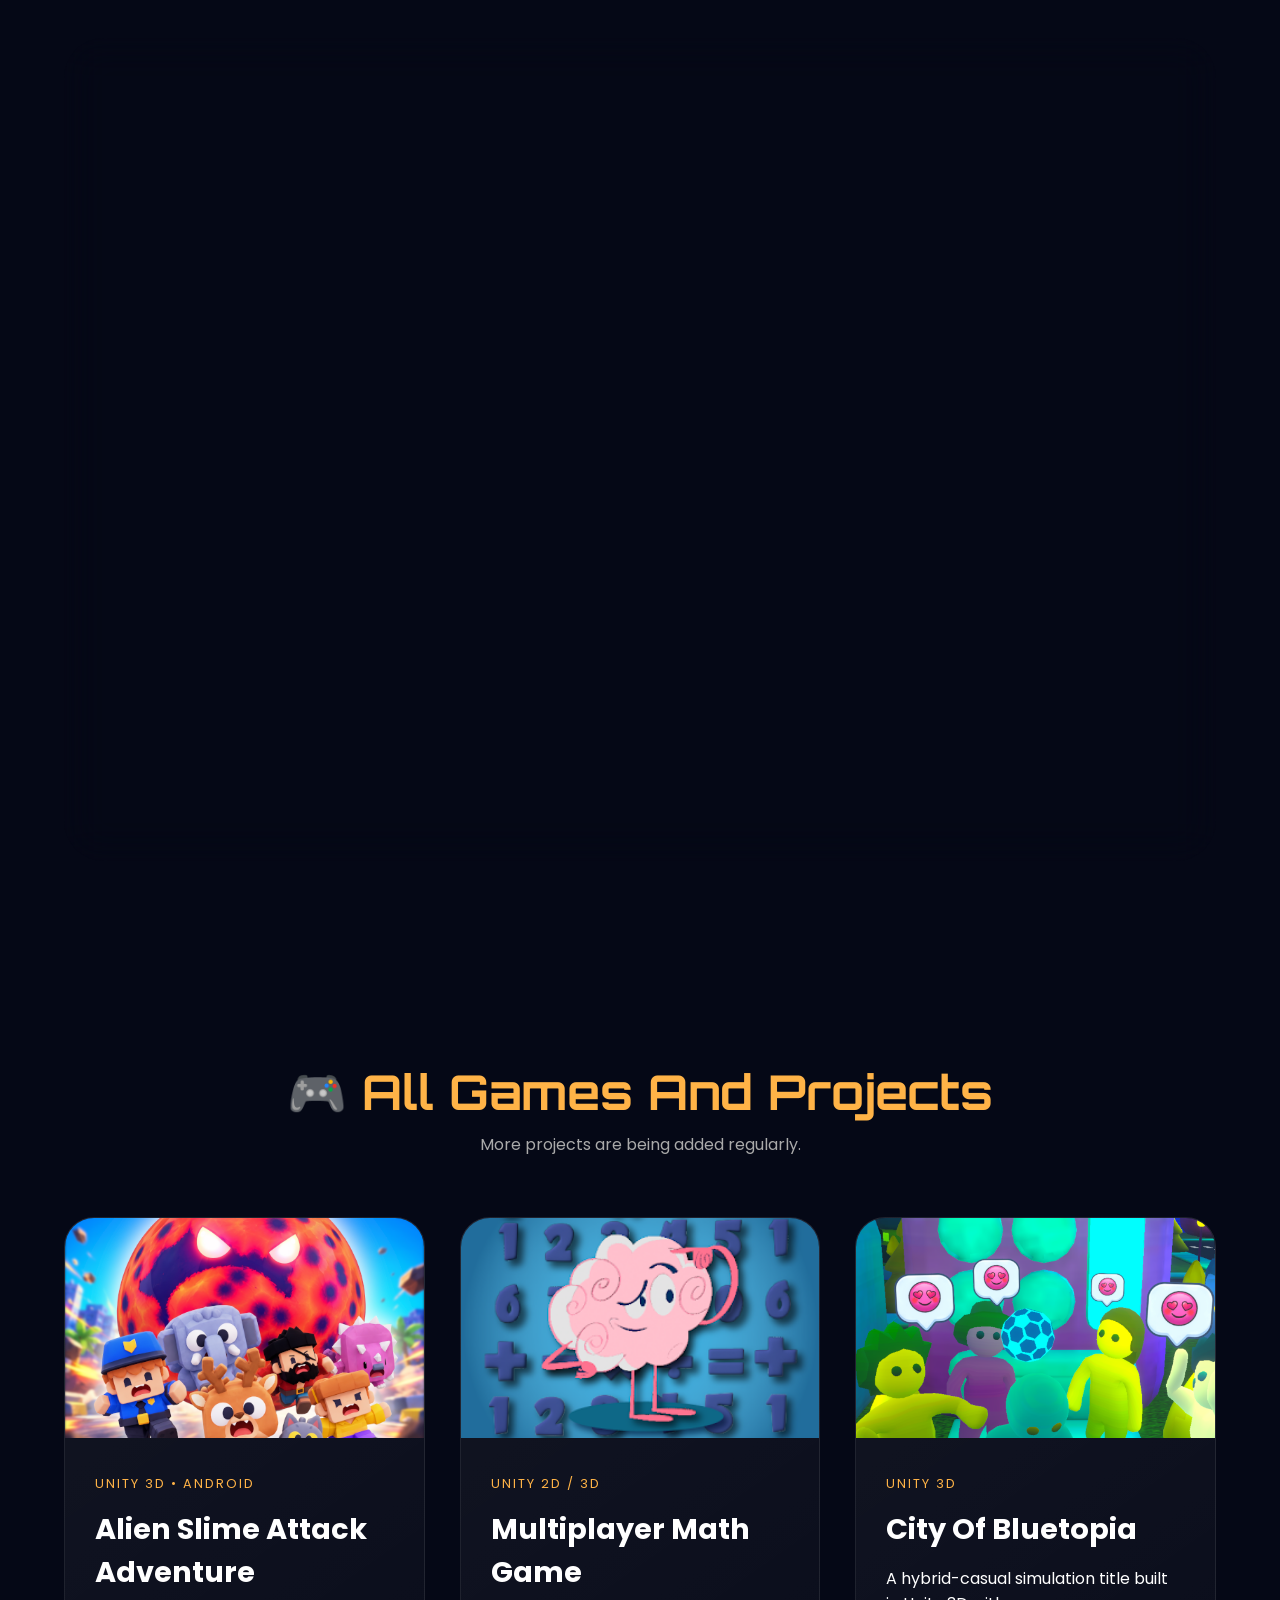
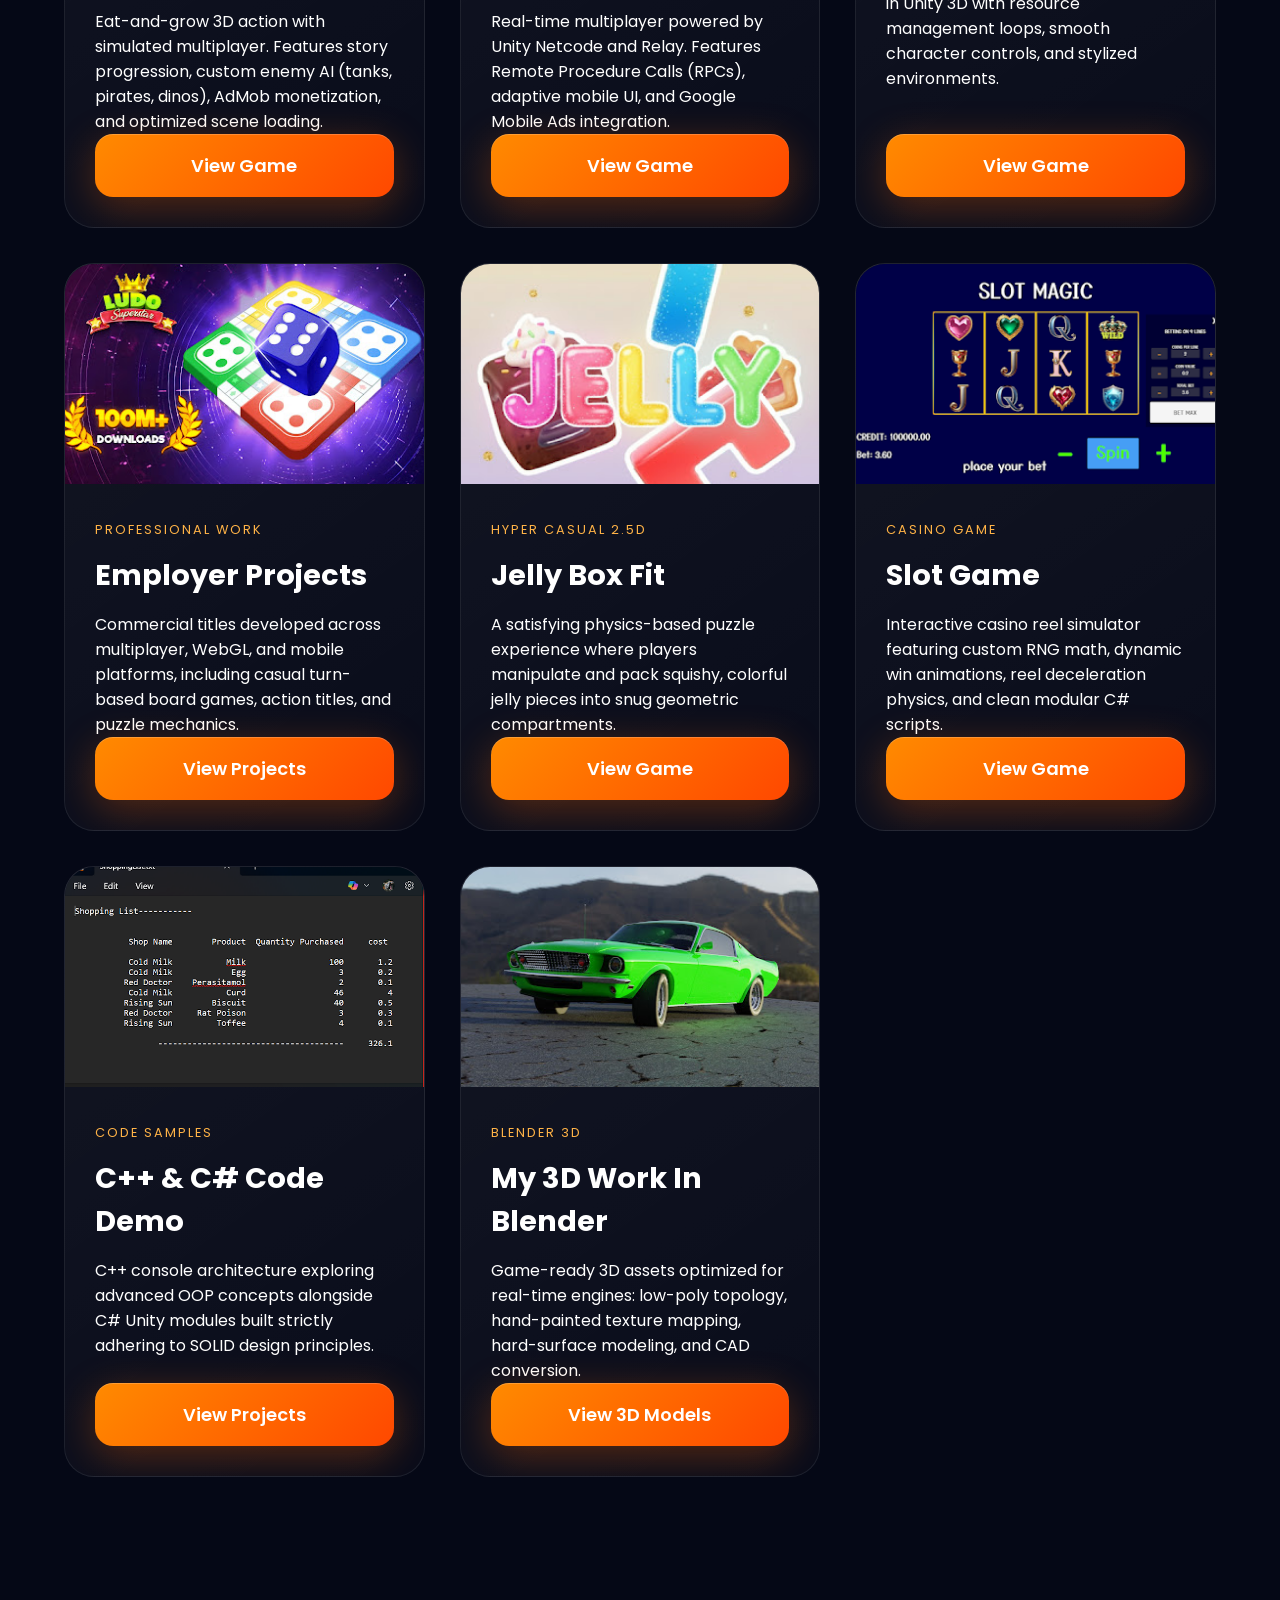
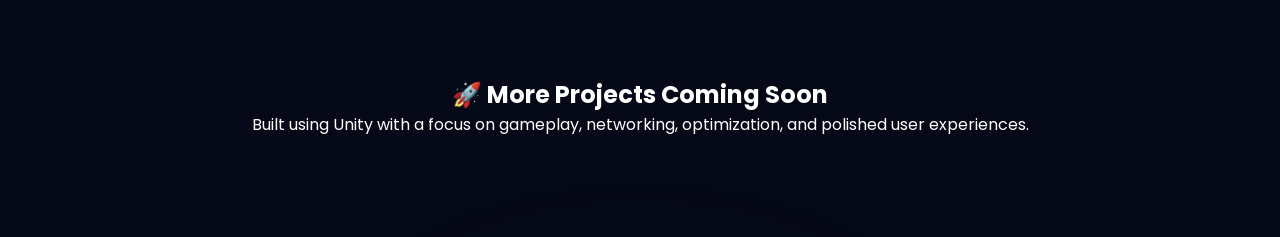
==== commit f9836a63: "playable ads added" ====
--- a/index.html
+++ b/index.html
@@ -175,6 +175,45 @@
 
         </div>
 
+        <div class="featured-card">
+
+            <div class="featured-image">
+                <img src="images/Playable.png" alt="Playable Ad Icon">
+            </div>
+
+            <div class="featured-content">
+
+                <span class="game-type">
+                    COCOS 3.8.8 • PLAYABLE AD • GOOGLE ADS
+                </span>
+
+                <h2>Playable ad of slime attack game</h2>
+
+                <p>
+                    It is a HTML game with core mechanics from my slime attack project.
+                    I made it using cocos 3.8.8 game engine for small zip size(under 2.5 MB).
+                    It is used in ad campaign on google ads.
+                </p>
+
+                <div class="feature-tags">
+                    <span>COCOS 3.8.8</span>
+                    <span>3D HTML Playable ad</span>
+                </div>
+
+                <!-- Button Group for Playables & Tutorial -->
+                <div class="button-group">
+                    <a href="playables/ad1/index.html" target="_blank" rel="noopener noreferrer" class="game-button">
+                        🎮 Playable 1
+                    </a>
+                    <a href="playables/ad2/index.html" target="_blank" rel="noopener noreferrer" class="game-button">
+                        🎮 Playable 2
+                    </a>
+                </div>
+
+            </div>
+
+        </div>
+
     </section>
 
 
--- a/css/style.css
+++ b/css/style.css
@@ -938,6 +938,13 @@
     font-size:1.4rem;
 }
 
+.button-group {
+    display: flex;
+    flex-wrap: wrap;
+    gap: 12px;
+    margin-top: 15px;
+}
+
 .model-image{
     width:100%;
     max-width:1000px;
